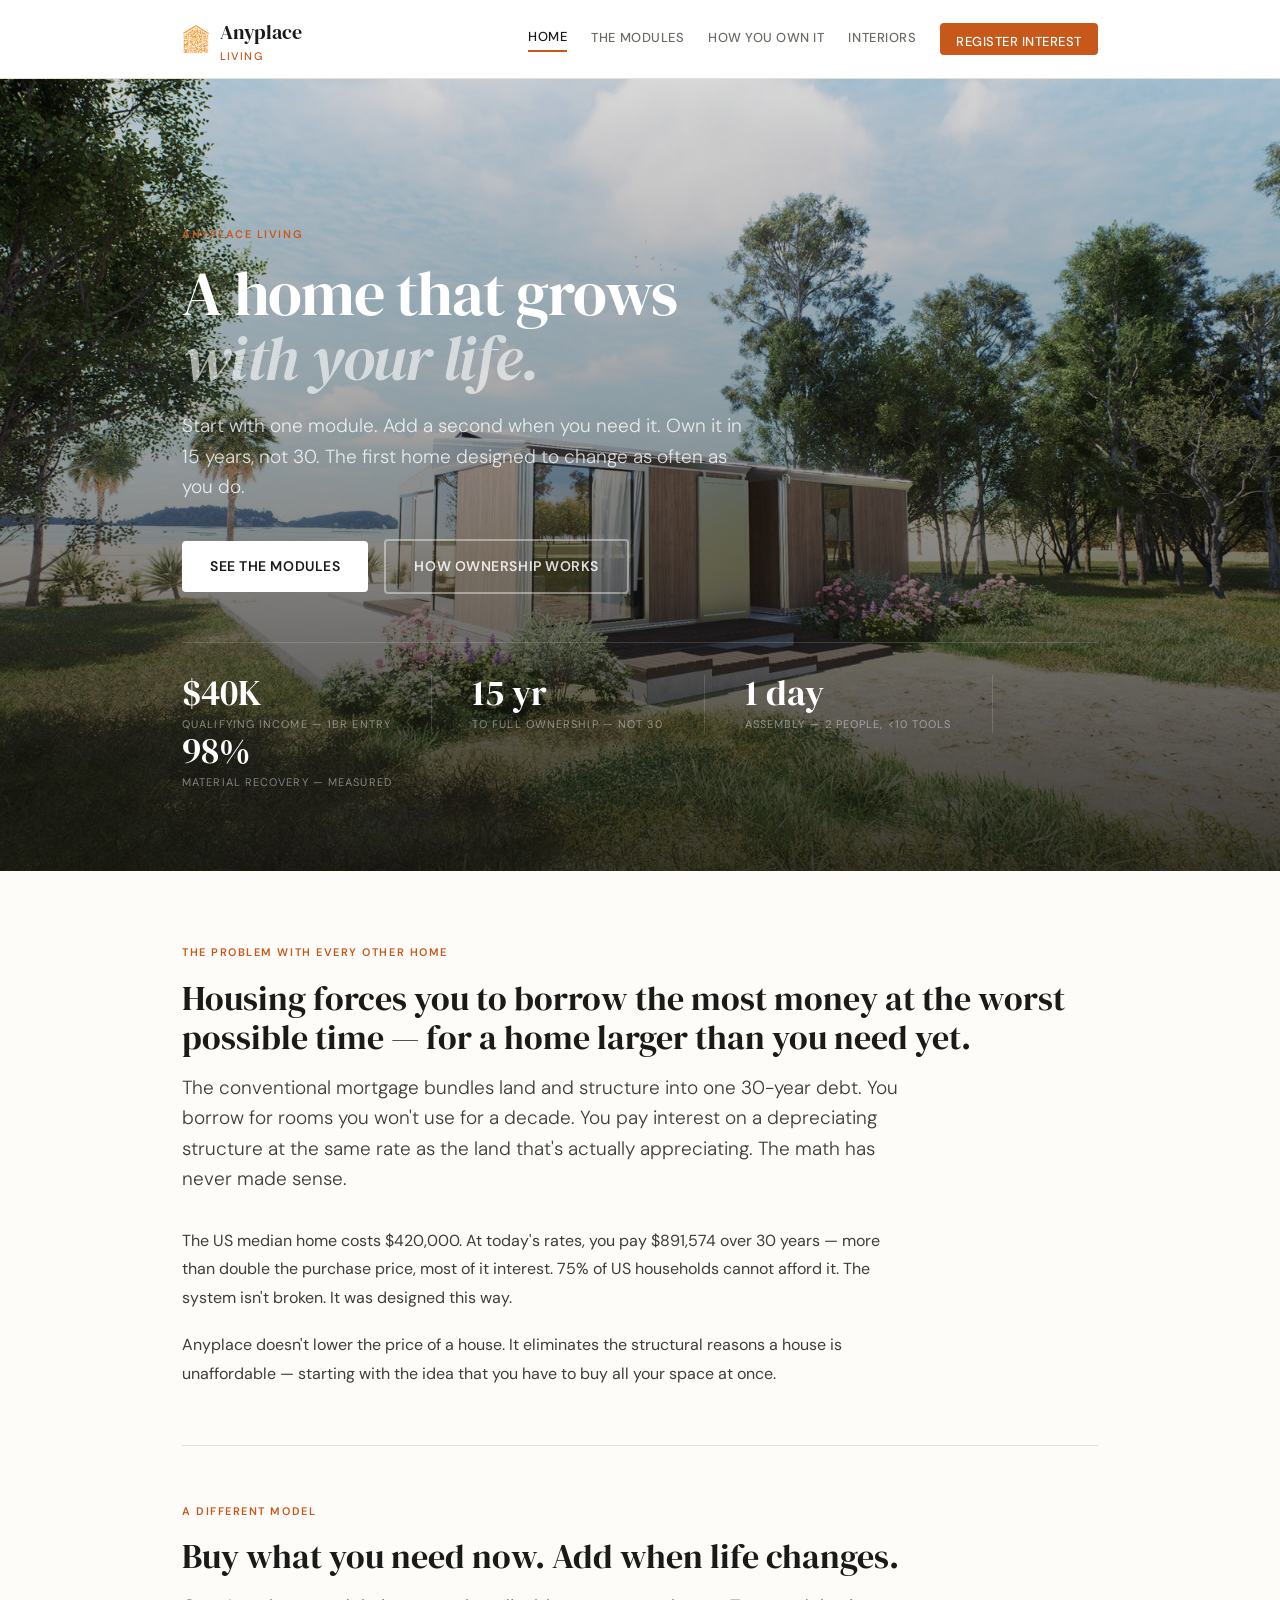
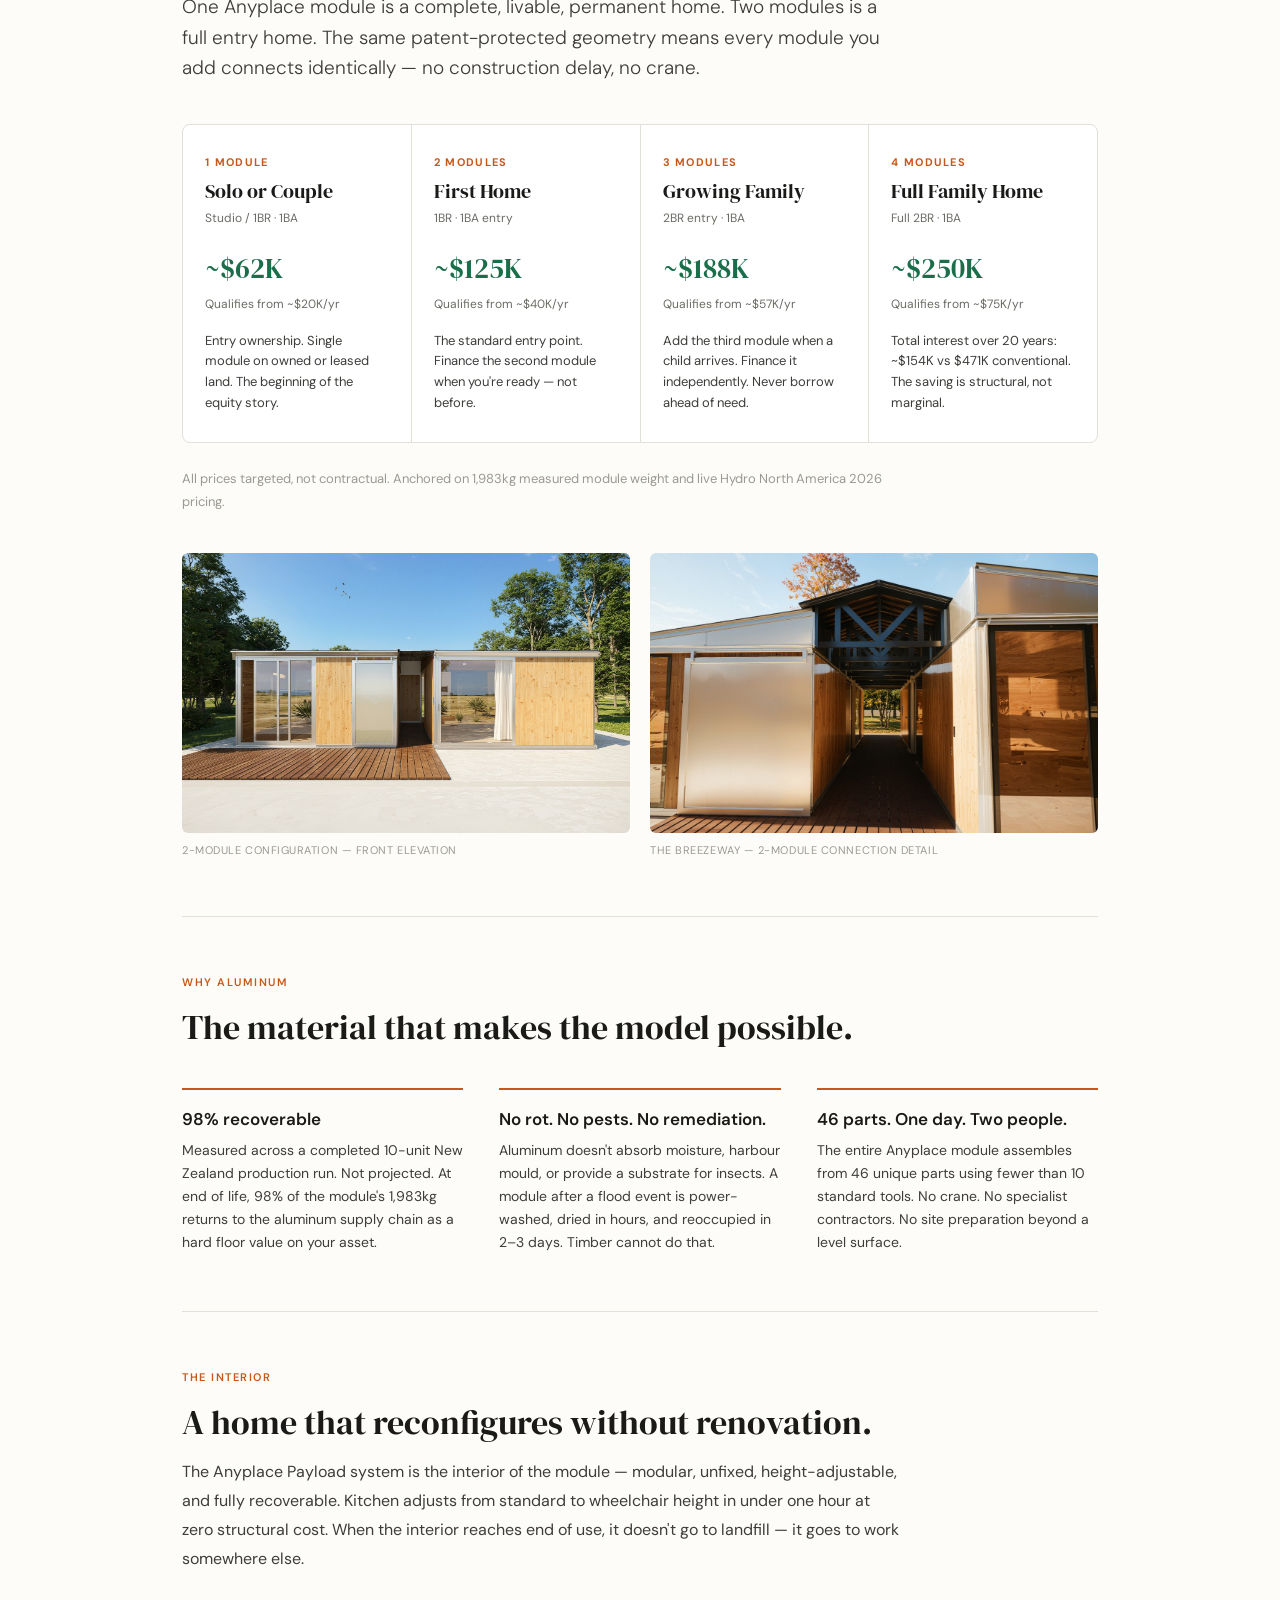
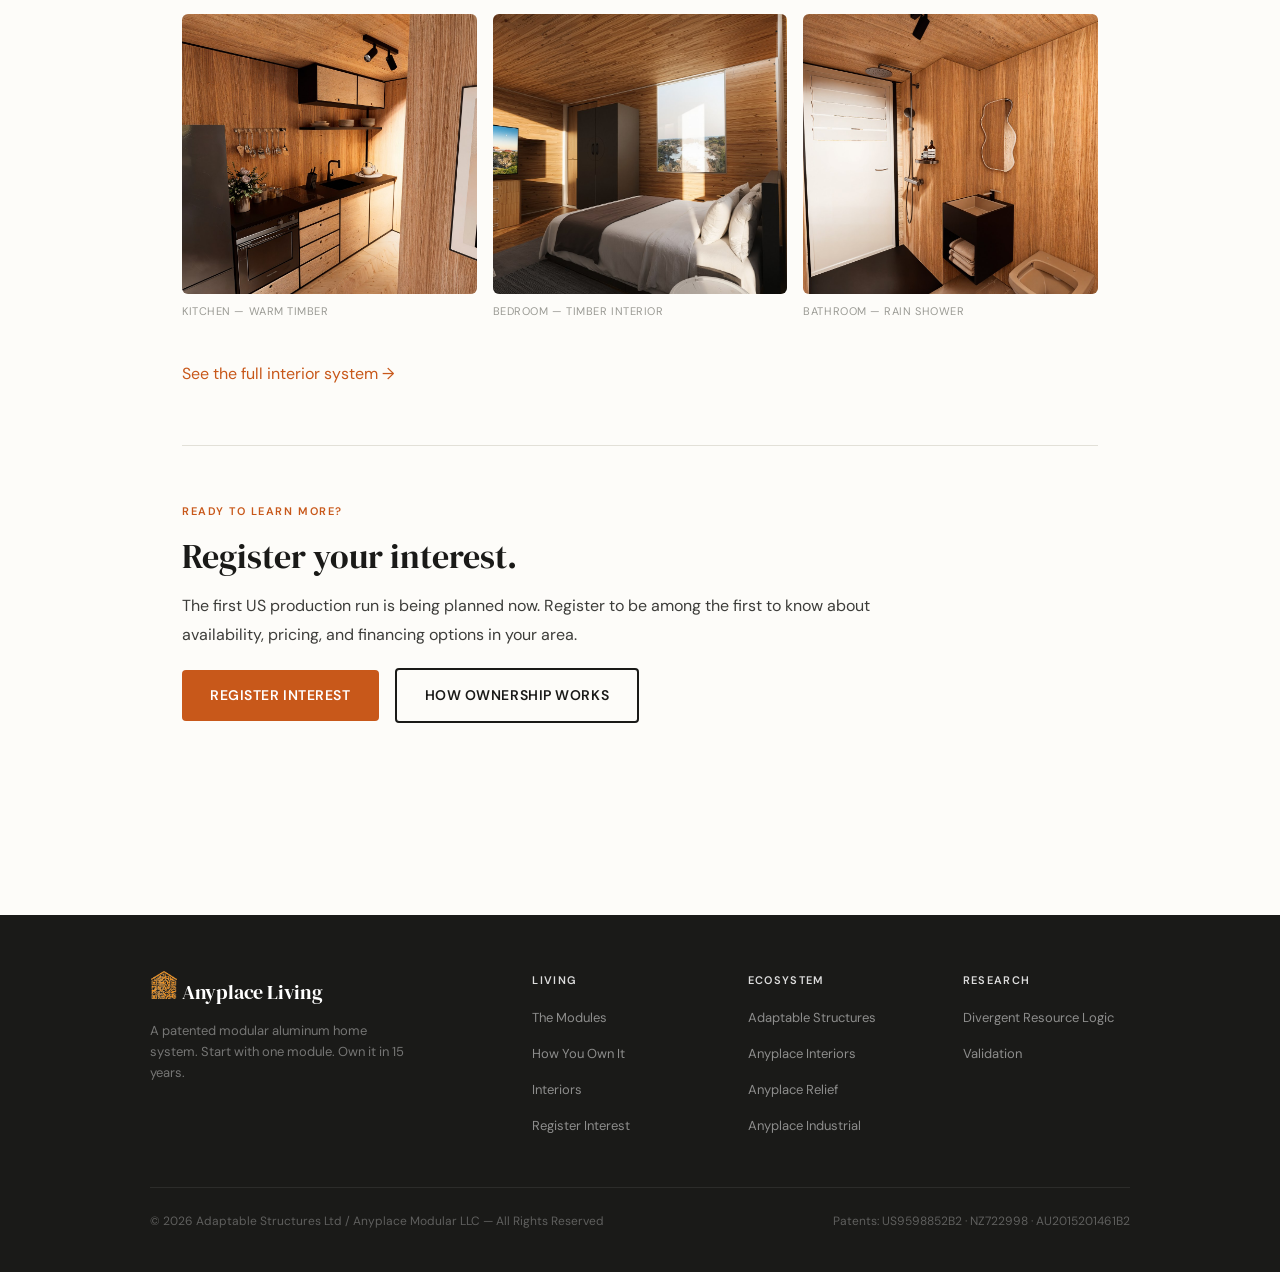
==== index.html @ 364050b5 "Anyplace_Living_v1 New Website" ====
<!DOCTYPE html>
<html lang="en">
<head>
<meta charset="UTF-8">
<meta name="viewport" content="width=device-width, initial-scale=1.0">
<title>Anyplace Living — A different way to own a home</title>
<meta name="description" content="Anyplace Living is a patented modular aluminum home system. Start with one module. Add as life changes. Own it in 15 years, not 30. Targeted at $125,000 for a full 2BR/1BA.">
<link rel="icon" type="image/x-icon" href="/favicon.ico">
<link rel="icon" type="image/png" sizes="32x32" href="/assets/favicon/favicon-32.png">
<link rel="icon" type="image/png" sizes="192x192" href="/assets/favicon/favicon-192.png">
<link rel="apple-touch-icon" sizes="180x180" href="/assets/favicon/favicon-192.png">
<meta name="theme-color" content="#fdfcf9">
<link rel="stylesheet" href="/assets/living.css">
<link rel="canonical" href="https://anyplaceliving.com/">
<!-- Google tag (gtag.js) -->
<script async src="https://www.googletagmanager.com/gtag/js?id=G-CXZPZ34ZKC"></script>
<script>
  window.dataLayer = window.dataLayer || [];
  function gtag(){dataLayer.push(arguments);}
  gtag("js", new Date());
  gtag("config", "G-CXZPZ34ZKC");
</script>
</head>
<body>

<header class="site-header">
  <div class="site-header-inner">
    <a href="/" class="brand">
      <span class="brand-mark"></span>
      <span>Anyplace <span class="brand-sub">Living</span></span>
    </a>
    <nav class="site-nav">
      <a href="/" class="active">Home</a>
      <a href="/modules/">The Modules</a>
      <a href="/how-you-own-it/">How You Own It</a>
      <a href="/interiors/">Interiors</a>
      <a href="/contact/" class="nav-cta">Register Interest</a>
    </nav>
  </div>
</header>

<section class="hero">
  <div class="hero-bg" style="background-image: url('/assets/images/living-v2-beach-hero.jpg')"></div>
  <div class="hero-overlay"></div>
  <div class="hero-inner">
    <p class="eyebrow">Anyplace Living</p>
    <h1>A home that grows<br><em>with your life.</em></h1>
    <p class="lede">Start with one module. Add a second when you need it. Own it in 15 years, not 30. The first home designed to change as often as you do.</p>
    <a href="/modules/" class="btn btn-white">See the modules</a>
    &nbsp;&nbsp;
    <a href="/how-you-own-it/" class="btn btn-outline" style="color:rgba(255,255,255,0.85);border-color:rgba(255,255,255,0.4)">How ownership works</a>
    <div class="hero-stats">
      <div class="hero-stat">
        <div class="hero-stat-value">$40K</div>
        <div class="hero-stat-label">Qualifying income — 1BR entry</div>
      </div>
      <div class="hero-stat">
        <div class="hero-stat-value">15 yr</div>
        <div class="hero-stat-label">To full ownership — not 30</div>
      </div>
      <div class="hero-stat">
        <div class="hero-stat-value">1 day</div>
        <div class="hero-stat-label">Assembly — 2 people, &lt;10 tools</div>
      </div>
      <div class="hero-stat">
        <div class="hero-stat-value">98%</div>
        <div class="hero-stat-label">Material recovery — measured</div>
      </div>
    </div>
  </div>
</section>

<main>

  <p class="eyebrow">The Problem With Every Other Home</p>
  <h2 style="margin-top:0">Housing forces you to borrow the most money at the worst possible time — for a home larger than you need yet.</h2>
  <p class="lede">The conventional mortgage bundles land and structure into one 30-year debt. You borrow for rooms you won't use for a decade. You pay interest on a depreciating structure at the same rate as the land that's actually appreciating. The math has never made sense.</p>

  <p>The US median home costs $420,000. At today's rates, you pay $891,574 over 30 years — more than double the purchase price, most of it interest. 75% of US households cannot afford it. The system isn't broken. It was designed this way.</p>

  <p>Anyplace doesn't lower the price of a house. It eliminates the structural reasons a house is unaffordable — starting with the idea that you have to buy all your space at once.</p>

  <hr>

  <p class="eyebrow">A Different Model</p>
  <h2 style="margin-top:0">Buy what you need now. Add when life changes.</h2>
  <p class="lede">One Anyplace module is a complete, livable, permanent home. Two modules is a full entry home. The same patent-protected geometry means every module you add connects identically — no construction delay, no crane.</p>

  <div class="module-progression">
    <div class="mod-card">
      <div class="mod-card-num">1 Module</div>
      <div class="mod-card-title">Solo or Couple</div>
      <div class="mod-card-config">Studio / 1BR · 1BA</div>
      <div class="mod-card-price">~$62K</div>
      <div class="mod-card-income">Qualifies from ~$20K/yr</div>
      <div class="mod-card-body">Entry ownership. Single module on owned or leased land. The beginning of the equity story.</div>
    </div>
    <div class="mod-card">
      <div class="mod-card-num">2 Modules</div>
      <div class="mod-card-title">First Home</div>
      <div class="mod-card-config">1BR · 1BA entry</div>
      <div class="mod-card-price">~$125K</div>
      <div class="mod-card-income">Qualifies from ~$40K/yr</div>
      <div class="mod-card-body">The standard entry point. Finance the second module when you're ready — not before.</div>
    </div>
    <div class="mod-card">
      <div class="mod-card-num">3 Modules</div>
      <div class="mod-card-title">Growing Family</div>
      <div class="mod-card-config">2BR entry · 1BA</div>
      <div class="mod-card-price">~$188K</div>
      <div class="mod-card-income">Qualifies from ~$57K/yr</div>
      <div class="mod-card-body">Add the third module when a child arrives. Finance it independently. Never borrow ahead of need.</div>
    </div>
    <div class="mod-card">
      <div class="mod-card-num">4 Modules</div>
      <div class="mod-card-title">Full Family Home</div>
      <div class="mod-card-config">Full 2BR · 1BA</div>
      <div class="mod-card-price">~$250K</div>
      <div class="mod-card-income">Qualifies from ~$75K/yr</div>
      <div class="mod-card-body">Total interest over 20 years: ~$154K vs $471K conventional. The saving is structural, not marginal.</div>
    </div>
  </div>

  <p style="font-size:13px;color:var(--ink-faint);margin-top:-16px">All prices targeted, not contractual. Anchored on 1,983kg measured module weight and live Hydro North America 2026 pricing.</p>

  <div class="two-col-figures">
    <figure>
      <img src="/assets/images/living-v2-elevation.jpg" alt="Anyplace 2-module coastal home — front elevation, timber cladding, full glazing">
      <figcaption>2-module configuration — front elevation</figcaption>
    </figure>
    <figure>
      <img src="/assets/images/living-v2-breezeway.jpg" alt="Anyplace breezeway connection between two modules — structural frame visible">
      <figcaption>The breezeway — 2-module connection detail</figcaption>
    </figure>
  </div>

  <hr>

  <p class="eyebrow">Why Aluminum</p>
  <h2 style="margin-top:0">The material that makes the model possible.</h2>

  <div class="feature-grid">
    <div class="feature">
      <h4>98% recoverable</h4>
      <p>Measured across a completed 10-unit New Zealand production run. Not projected. At end of life, 98% of the module's 1,983kg returns to the aluminum supply chain as a hard floor value on your asset.</p>
    </div>
    <div class="feature">
      <h4>No rot. No pests. No remediation.</h4>
      <p>Aluminum doesn't absorb moisture, harbour mould, or provide a substrate for insects. A module after a flood event is power-washed, dried in hours, and reoccupied in 2–3 days. Timber cannot do that.</p>
    </div>
    <div class="feature">
      <h4>46 parts. One day. Two people.</h4>
      <p>The entire Anyplace module assembles from 46 unique parts using fewer than 10 standard tools. No crane. No specialist contractors. No site preparation beyond a level surface.</p>
    </div>
  </div>

  <hr>

  <p class="eyebrow">The Interior</p>
  <h2 style="margin-top:0">A home that reconfigures without renovation.</h2>
  <p>The Anyplace Payload system is the interior of the module — modular, unfixed, height-adjustable, and fully recoverable. Kitchen adjusts from standard to wheelchair height in under one hour at zero structural cost. When the interior reaches end of use, it doesn't go to landfill — it goes to work somewhere else.</p>

  <div class="three-col-figures">
    <figure>
      <img src="/assets/images/living-kitchen-timber-warm.jpg" alt="Anyplace kitchen — warm timber interior, track lighting">
      <figcaption>Kitchen — warm timber</figcaption>
    </figure>
    <figure>
      <img src="/assets/images/living-v2-bedroom.jpg" alt="Anyplace bedroom — timber walls, morning light">
      <figcaption>Bedroom — timber interior</figcaption>
    </figure>
    <figure>
      <img src="/assets/images/living-bathroom-timber.jpg" alt="Anyplace bathroom — rain shower, timber walls">
      <figcaption>Bathroom — rain shower</figcaption>
    </figure>
  </div>

  <p><a href="/interiors/">See the full interior system →</a></p>

  <hr>

  <p class="eyebrow">Ready to learn more?</p>
  <h2 style="margin-top:0">Register your interest.</h2>
  <p>The first US production run is being planned now. Register to be among the first to know about availability, pricing, and financing options in your area.</p>
  <a href="/contact/" class="btn btn-primary">Register interest</a>
  &nbsp;&nbsp;
  <a href="/how-you-own-it/" class="btn btn-outline">How ownership works</a>

</main>

<footer class="site-footer">
  <div class="site-footer-inner">
    <div>
      <a href="/" class="brand"><span class="brand-mark"></span> Anyplace Living</a>
      <p class="site-footer-tagline">A patented modular aluminum home system. Start with one module. Own it in 15 years.</p>
    </div>
    <div class="site-footer-col">
      <h5>Living</h5>
      <ul>
        <li><a href="/modules/">The Modules</a></li>
        <li><a href="/how-you-own-it/">How You Own It</a></li>
        <li><a href="/interiors/">Interiors</a></li>
        <li><a href="/contact/">Register Interest</a></li>
      </ul>
    </div>
    <div class="site-footer-col">
      <h5>Ecosystem</h5>
      <ul>
        <li><a href="https://adaptablestructures.com">Adaptable Structures</a></li>
        <li><a href="https://anyplaceinteriors.com">Anyplace Interiors</a></li>
        <li><a href="https://anyplacerelief.com">Anyplace Relief</a></li>
        <li><a href="https://anyplaceindustrial.com">Anyplace Industrial</a></li>
      </ul>
    </div>
    <div class="site-footer-col">
      <h5>Research</h5>
      <ul>
        <li><a href="https://fullboundarycarbon.org">Divergent Resource Logic</a></li>
        <li><a href="https://adaptablestructures.com/validation/">Validation</a></li>
      </ul>
    </div>
  </div>
  <div class="site-footer-bottom">
    <span>© 2026 Adaptable Structures Ltd / Anyplace Modular LLC — All Rights Reserved</span>
    <span>Patents: US9598852B2 · NZ722998 · AU2015201461B2</span>
  </div>
</footer>

</body>
</html>
---- assets/living.css ----
/* Anyplace Living — site styles
   Warm residential variant of the Adaptable Structures design system.
   Same type, same structure — lighter palette, more human. */

@import url('https://fonts.googleapis.com/css2?family=DM+Serif+Display:ital@0;1&family=DM+Sans:wght@300;400;500;600&display=swap');

:root {
  --ink:        #1a1a18;
  --ink-mid:    #3d3d3a;
  --ink-light:  #6b6b66;
  --ink-faint:  #9a9a94;
  --rule:       #e2e0d8;
  --rule-light: #f0ede6;
  --page:       #fdfcf9;
  --warm:       #f7f4ef;
  --white:      #ffffff;
  --accent:     #c8581a;
  --accent-light: #fdf0e8;
  --green:      #1a6e4a;
  --green-light: #e8f4ee;
  --max:        980px;
  --max-narrow: 720px;
}

* { box-sizing: border-box; margin: 0; padding: 0; }
html { font-size: 16px; }

body {
  font-family: 'DM Sans', sans-serif;
  background: var(--page);
  color: var(--ink);
  line-height: 1.65;
  -webkit-font-smoothing: antialiased;
}

a { color: var(--accent); text-decoration: none; border-bottom: 1px solid transparent; transition: border-color .15s ease; }
a:hover { border-bottom-color: var(--accent); }
img { max-width: 100%; height: auto; display: block; }

/* ----------------------------------------------------------------
   HEADER
   ---------------------------------------------------------------- */
.site-header {
  background: var(--white);
  border-bottom: 1px solid var(--rule);
  position: sticky;
  top: 0;
  z-index: 100;
}
.site-header-inner {
  max-width: var(--max);
  margin: 0 auto;
  padding: 16px 32px;
  display: flex;
  justify-content: space-between;
  align-items: center;
  flex-wrap: wrap;
  gap: 16px;
}
.brand {
  font-family: 'DM Serif Display', serif;
  font-size: 20px;
  color: var(--ink);
  border-bottom: none;
  letter-spacing: -0.01em;
  display: inline-flex;
  align-items: center;
  gap: 10px;
}
.brand:hover { border-bottom: none; color: var(--ink); }
.brand-mark {
  display: inline-block;
  width: 28px; height: 28px;
  background-image: url('/assets/images/logo-anyplace.png');
  background-size: contain;
  background-repeat: no-repeat;
  background-position: center;
  flex-shrink: 0;
}
.brand-sub {
  font-family: 'DM Sans', sans-serif;
  font-size: 11px;
  font-weight: 500;
  letter-spacing: .1em;
  text-transform: uppercase;
  color: var(--accent);
  display: block;
  line-height: 1;
  margin-top: 2px;
}
nav.site-nav { display: flex; gap: 24px; flex-wrap: wrap; align-items: center; }
nav.site-nav a {
  color: var(--ink-light);
  font-size: 13px;
  font-weight: 500;
  letter-spacing: .04em;
  text-transform: uppercase;
  border-bottom: none;
  padding-bottom: 2px;
}
nav.site-nav a:hover,
nav.site-nav a.active {
  color: var(--ink);
  border-bottom: 2px solid var(--accent);
}
.nav-cta {
  background: var(--accent);
  color: var(--white) !important;
  padding: 8px 16px;
  border-radius: 4px;
  border-bottom: none !important;
  font-size: 13px !important;
}
.nav-cta:hover { background: #a84515; border-bottom: none !important; }

/* ----------------------------------------------------------------
   HERO
   ---------------------------------------------------------------- */
.hero {
  position: relative;
  overflow: hidden;
  min-height: 88vh;
  display: flex;
  align-items: flex-end;
}
.hero-bg {
  position: absolute;
  inset: 0;
  background-size: cover;
  background-position: center 30%;
  z-index: 0;
}
.hero-overlay {
  position: absolute;
  inset: 0;
  background: linear-gradient(
    to bottom,
    rgba(20,18,14,0.15) 0%,
    rgba(20,18,14,0.35) 40%,
    rgba(20,18,14,0.82) 100%
  );
  z-index: 1;
}
.hero-inner {
  position: relative;
  z-index: 2;
  max-width: var(--max);
  margin: 0 auto;
  padding: 80px 32px;
  width: 100%;
}
.hero h1 {
  font-family: 'DM Serif Display', serif;
  font-size: 62px;
  line-height: 1.05;
  color: var(--white);
  max-width: 720px;
  margin-bottom: 20px;
  letter-spacing: -0.02em;
}
.hero h1 em {
  font-style: italic;
  color: rgba(255,255,255,0.6);
}
.hero p.lede {
  font-size: 19px;
  font-weight: 300;
  color: rgba(255,255,255,0.8);
  max-width: 580px;
  line-height: 1.6;
  margin-bottom: 36px;
}
.hero-stats {
  display: flex;
  gap: 0;
  flex-wrap: wrap;
  margin-top: 48px;
  padding-top: 32px;
  border-top: 1px solid rgba(255,255,255,0.15);
}
.hero-stat {
  padding: 0 40px 0 0;
  margin-right: 40px;
  border-right: 1px solid rgba(255,255,255,0.15);
}
.hero-stat:last-child { border-right: none; }
.hero-stat-value {
  font-family: 'DM Serif Display', serif;
  font-size: 36px;
  color: var(--white);
  line-height: 1;
  margin-bottom: 4px;
}
.hero-stat-label {
  font-size: 11px;
  text-transform: uppercase;
  letter-spacing: .1em;
  color: rgba(255,255,255,0.45);
}

/* ----------------------------------------------------------------
   PAGE LAYOUT
   ---------------------------------------------------------------- */
main {
  max-width: var(--max);
  margin: 0 auto;
  padding: 72px 32px 96px;
}
main.narrow { max-width: var(--max-narrow); }

.eyebrow {
  font-size: 11px;
  font-weight: 600;
  letter-spacing: .14em;
  text-transform: uppercase;
  color: var(--accent);
  margin-bottom: 16px;
}

h1, h2, h3, h4 {
  font-family: 'DM Serif Display', serif;
  font-weight: 400;
  color: var(--ink);
  line-height: 1.15;
}
h1 { font-size: 48px; margin-bottom: 18px; letter-spacing: -0.01em; }
h2 { font-size: 34px; margin: 64px 0 16px; }
h3 { font-size: 22px; margin: 40px 0 12px; }
h4 { font-size: 17px; font-family: 'DM Sans', sans-serif; font-weight: 600; margin: 24px 0 8px; }

.lede {
  font-size: 19px;
  font-weight: 300;
  color: var(--ink-mid);
  line-height: 1.6;
  margin-bottom: 32px;
  max-width: var(--max-narrow);
}

p {
  font-size: 16px;
  line-height: 1.8;
  color: var(--ink-mid);
  margin-bottom: 18px;
  max-width: var(--max-narrow);
}
p strong { color: var(--ink); font-weight: 600; }
p.full { max-width: 100%; }

ul, ol { margin: 0 0 24px 24px; max-width: var(--max-narrow); }
li { font-size: 16px; line-height: 1.75; color: var(--ink-mid); margin-bottom: 8px; }

hr { border: none; border-top: 1px solid var(--rule); margin: 56px 0; }

/* ----------------------------------------------------------------
   WARM SECTION BAND
   ---------------------------------------------------------------- */
.band {
  background: var(--warm);
  padding: 72px 32px;
  margin: 0 -32px;
}
.band-inner {
  max-width: var(--max);
  margin: 0 auto;
}
.band h2 { margin-top: 0; }

/* ----------------------------------------------------------------
   MODULE CARDS (progression story)
   ---------------------------------------------------------------- */
.module-progression {
  display: grid;
  grid-template-columns: repeat(4, 1fr);
  gap: 1px;
  background: var(--rule);
  border: 1px solid var(--rule);
  border-radius: 8px;
  overflow: hidden;
  margin: 40px 0;
}
.mod-card {
  background: var(--white);
  padding: 28px 22px;
}
.mod-card-num {
  font-size: 11px;
  font-weight: 700;
  letter-spacing: .12em;
  text-transform: uppercase;
  color: var(--accent);
  margin-bottom: 8px;
}
.mod-card-title {
  font-family: 'DM Serif Display', serif;
  font-size: 20px;
  color: var(--ink);
  margin-bottom: 6px;
  line-height: 1.2;
}
.mod-card-config {
  font-size: 12px;
  color: var(--ink-light);
  margin-bottom: 16px;
}
.mod-card-price {
  font-family: 'DM Serif Display', serif;
  font-size: 28px;
  color: var(--green);
  margin-bottom: 4px;
}
.mod-card-income {
  font-size: 12px;
  color: var(--ink-light);
  margin-bottom: 16px;
}
.mod-card-body {
  font-size: 13px;
  line-height: 1.6;
  color: var(--ink-mid);
}

/* ----------------------------------------------------------------
   STAT ROW
   ---------------------------------------------------------------- */
.stat-row {
  display: grid;
  grid-template-columns: repeat(3, 1fr);
  gap: 1px;
  background: var(--rule);
  border: 1px solid var(--rule);
  border-radius: 8px;
  overflow: hidden;
  margin: 40px 0;
}
.stat-cell {
  background: var(--white);
  padding: 28px 24px;
}
.stat-cell-value {
  font-family: 'DM Serif Display', serif;
  font-size: 40px;
  line-height: 1;
  color: var(--ink);
  margin-bottom: 8px;
}
.stat-cell-value.good { color: var(--green); }
.stat-cell-value.accent { color: var(--accent); }
.stat-cell-label {
  font-size: 11px;
  font-weight: 500;
  letter-spacing: .06em;
  text-transform: uppercase;
  color: var(--ink-faint);
  margin-bottom: 8px;
}
.stat-cell-note {
  font-size: 13px;
  color: var(--ink-light);
  line-height: 1.5;
}

/* ----------------------------------------------------------------
   COMPARISON TABLE
   ---------------------------------------------------------------- */
.compare-grid {
  display: grid;
  grid-template-columns: 1fr 1fr;
  gap: 16px;
  margin: 40px 0;
}
.compare-card {
  border: 1px solid var(--rule);
  border-radius: 8px;
  padding: 28px;
  background: var(--white);
}
.compare-card.featured {
  border-color: var(--green);
  border-width: 2px;
}
.compare-badge {
  display: inline-block;
  font-size: 11px;
  font-weight: 600;
  letter-spacing: .06em;
  text-transform: uppercase;
  padding: 4px 10px;
  border-radius: 20px;
  margin-bottom: 12px;
}
.compare-badge.old { background: #faeaea; color: #8b2020; }
.compare-badge.new { background: var(--green-light); color: var(--green); }
.compare-card h4 { font-family: 'DM Serif Display', serif; font-size: 20px; margin-bottom: 20px; margin-top: 4px; }
.compare-row {
  display: flex;
  justify-content: space-between;
  align-items: baseline;
  padding: 8px 0;
  border-bottom: 1px solid var(--rule-light);
  gap: 12px;
  font-size: 13px;
}
.compare-row:last-child { border-bottom: none; }
.compare-row .label { color: var(--ink-light); flex: 1; }
.compare-row .val { font-weight: 600; color: var(--ink); text-align: right; }
.compare-row .val.good { color: var(--green); }
.compare-row .val.bad { color: #8b2020; }

/* ----------------------------------------------------------------
   CALLOUT
   ---------------------------------------------------------------- */
.callout {
  padding: 24px 28px;
  border-radius: 6px;
  margin: 32px 0;
  border-left: 3px solid;
  max-width: var(--max-narrow);
}
.callout-title {
  font-size: 11px;
  font-weight: 700;
  letter-spacing: .1em;
  text-transform: uppercase;
  margin-bottom: 10px;
}
.callout p { font-size: 15px; line-height: 1.65; max-width: 100%; margin-bottom: 0; }
.callout.green { background: var(--green-light); border-color: var(--green); }
.callout.green .callout-title { color: var(--green); }
.callout.orange { background: var(--accent-light); border-color: var(--accent); }
.callout.orange .callout-title { color: var(--accent); }

/* ----------------------------------------------------------------
   FIGURES
   ---------------------------------------------------------------- */
figure.img-full {
  margin: 48px 0;
}
figure.img-full img {
  width: 100%;
  height: 480px;
  object-fit: cover;
  border-radius: 6px;
}
figure.img-full figcaption {
  margin-top: 12px;
  font-size: 12px;
  font-weight: 500;
  letter-spacing: .06em;
  text-transform: uppercase;
  color: var(--ink-faint);
}
figure.img-half {
  margin: 32px 0;
}
figure.img-half img {
  width: 100%;
  height: 360px;
  object-fit: cover;
  border-radius: 6px;
}
figure.img-half figcaption {
  margin-top: 10px;
  font-size: 12px;
  color: var(--ink-faint);
  letter-spacing: .05em;
  text-transform: uppercase;
}
.two-col-figures {
  display: grid;
  grid-template-columns: 1fr 1fr;
  gap: 20px;
  margin: 40px 0;
}
.three-col-figures {
  display: grid;
  grid-template-columns: repeat(3, 1fr);
  gap: 16px;
  margin: 40px 0;
}
.three-col-figures figure img,
.two-col-figures figure img {
  width: 100%;
  height: 280px;
  object-fit: cover;
  border-radius: 6px;
}
.three-col-figures figure figcaption,
.two-col-figures figure figcaption {
  margin-top: 8px;
  font-size: 11px;
  color: var(--ink-faint);
  text-transform: uppercase;
  letter-spacing: .05em;
}

/* ----------------------------------------------------------------
   FEATURE GRID
   ---------------------------------------------------------------- */
.feature-grid {
  display: grid;
  grid-template-columns: repeat(3, 1fr);
  gap: 36px;
  margin: 40px 0;
}
.feature {
  border-top: 2px solid var(--accent);
  padding-top: 20px;
}
.feature h4 { margin-top: 0; margin-bottom: 10px; color: var(--ink); }
.feature p { font-size: 14px; line-height: 1.65; margin-bottom: 0; }

/* ----------------------------------------------------------------
   PLACEHOLDER (for assets not yet uploaded)
   ---------------------------------------------------------------- */
.img-placeholder {
  background: var(--warm);
  border: 1px dashed var(--rule);
  border-radius: 6px;
  padding: 64px 32px;
  text-align: center;
  color: var(--ink-faint);
  font-size: 13px;
  font-weight: 500;
  margin: 32px 0;
}
.img-placeholder em {
  display: block;
  font-style: normal;
  font-size: 11px;
  letter-spacing: .08em;
  text-transform: uppercase;
  margin-top: 8px;
}

/* ----------------------------------------------------------------
   CTA BUTTON
   ---------------------------------------------------------------- */
.btn {
  display: inline-block;
  padding: 14px 28px;
  border-radius: 4px;
  font-size: 14px;
  font-weight: 600;
  letter-spacing: .04em;
  text-transform: uppercase;
  border-bottom: none;
  transition: background .15s ease;
}
.btn:hover { border-bottom: none; }
.btn-primary { background: var(--accent); color: var(--white); }
.btn-primary:hover { background: #a84515; color: var(--white); }
.btn-outline { background: transparent; color: var(--ink); border: 2px solid var(--ink); }
.btn-outline:hover { background: var(--ink); color: var(--white); }
.btn-white { background: var(--white); color: var(--ink); }
.btn-white:hover { background: var(--rule-light); color: var(--ink); }

/* ----------------------------------------------------------------
   FOOTER
   ---------------------------------------------------------------- */
.site-footer {
  background: var(--ink);
  color: rgba(255,255,255,0.45);
  padding: 56px 32px 40px;
  margin-top: 96px;
}
.site-footer-inner {
  max-width: var(--max);
  margin: 0 auto;
  display: grid;
  grid-template-columns: 2fr 1fr 1fr 1fr;
  gap: 48px;
  font-size: 13px;
}
.site-footer .brand { color: var(--white); font-size: 20px; margin-bottom: 12px; display: block; }
.site-footer .brand:hover { color: var(--white); }
.site-footer-tagline {
  font-size: 13px;
  color: rgba(255,255,255,0.4);
  line-height: 1.6;
  margin-bottom: 20px;
  max-width: 260px;
}
.site-footer-col h5 {
  font-size: 11px;
  font-weight: 600;
  letter-spacing: .12em;
  text-transform: uppercase;
  color: rgba(255,255,255,0.85);
  margin-bottom: 14px;
}
.site-footer-col ul { list-style: none; margin: 0; padding: 0; }
.site-footer-col li { margin-bottom: 8px; }
.site-footer-col a { color: rgba(255,255,255,0.5); border-bottom: none; font-size: 13px; }
.site-footer-col a:hover { color: var(--white); }
.site-footer-bottom {
  max-width: var(--max);
  margin: 40px auto 0;
  padding-top: 24px;
  border-top: 1px solid rgba(255,255,255,0.08);
  font-size: 12px;
  color: rgba(255,255,255,0.3);
  display: flex;
  justify-content: space-between;
  flex-wrap: wrap;
  gap: 16px;
}

/* ----------------------------------------------------------------
   MOBILE
   ---------------------------------------------------------------- */
@media (max-width: 760px) {
  h1 { font-size: 36px; }
  h2 { font-size: 26px; }
  .hero { min-height: 70vh; }
  .hero h1 { font-size: 38px; }
  .hero p.lede { font-size: 16px; }
  .hero-stats { gap: 16px; }
  .hero-stat { border-right: none; padding-right: 0; margin-right: 0; }
  main { padding: 48px 24px 64px; }
  .band { padding: 48px 24px; margin: 0 -24px; }
  .site-header-inner { padding: 14px 24px; flex-direction: column; align-items: flex-start; }
  nav.site-nav { gap: 14px; }
  .module-progression { grid-template-columns: 1fr 1fr; }
  .stat-row { grid-template-columns: 1fr; }
  .compare-grid { grid-template-columns: 1fr; }
  .feature-grid { grid-template-columns: 1fr; gap: 24px; }
  .two-col-figures { grid-template-columns: 1fr; }
  .three-col-figures { grid-template-columns: 1fr 1fr; }
  .site-footer-inner { grid-template-columns: 1fr 1fr; gap: 32px; }
  figure.img-full img { height: 280px; }
  figure.img-half img { height: 240px; }
}
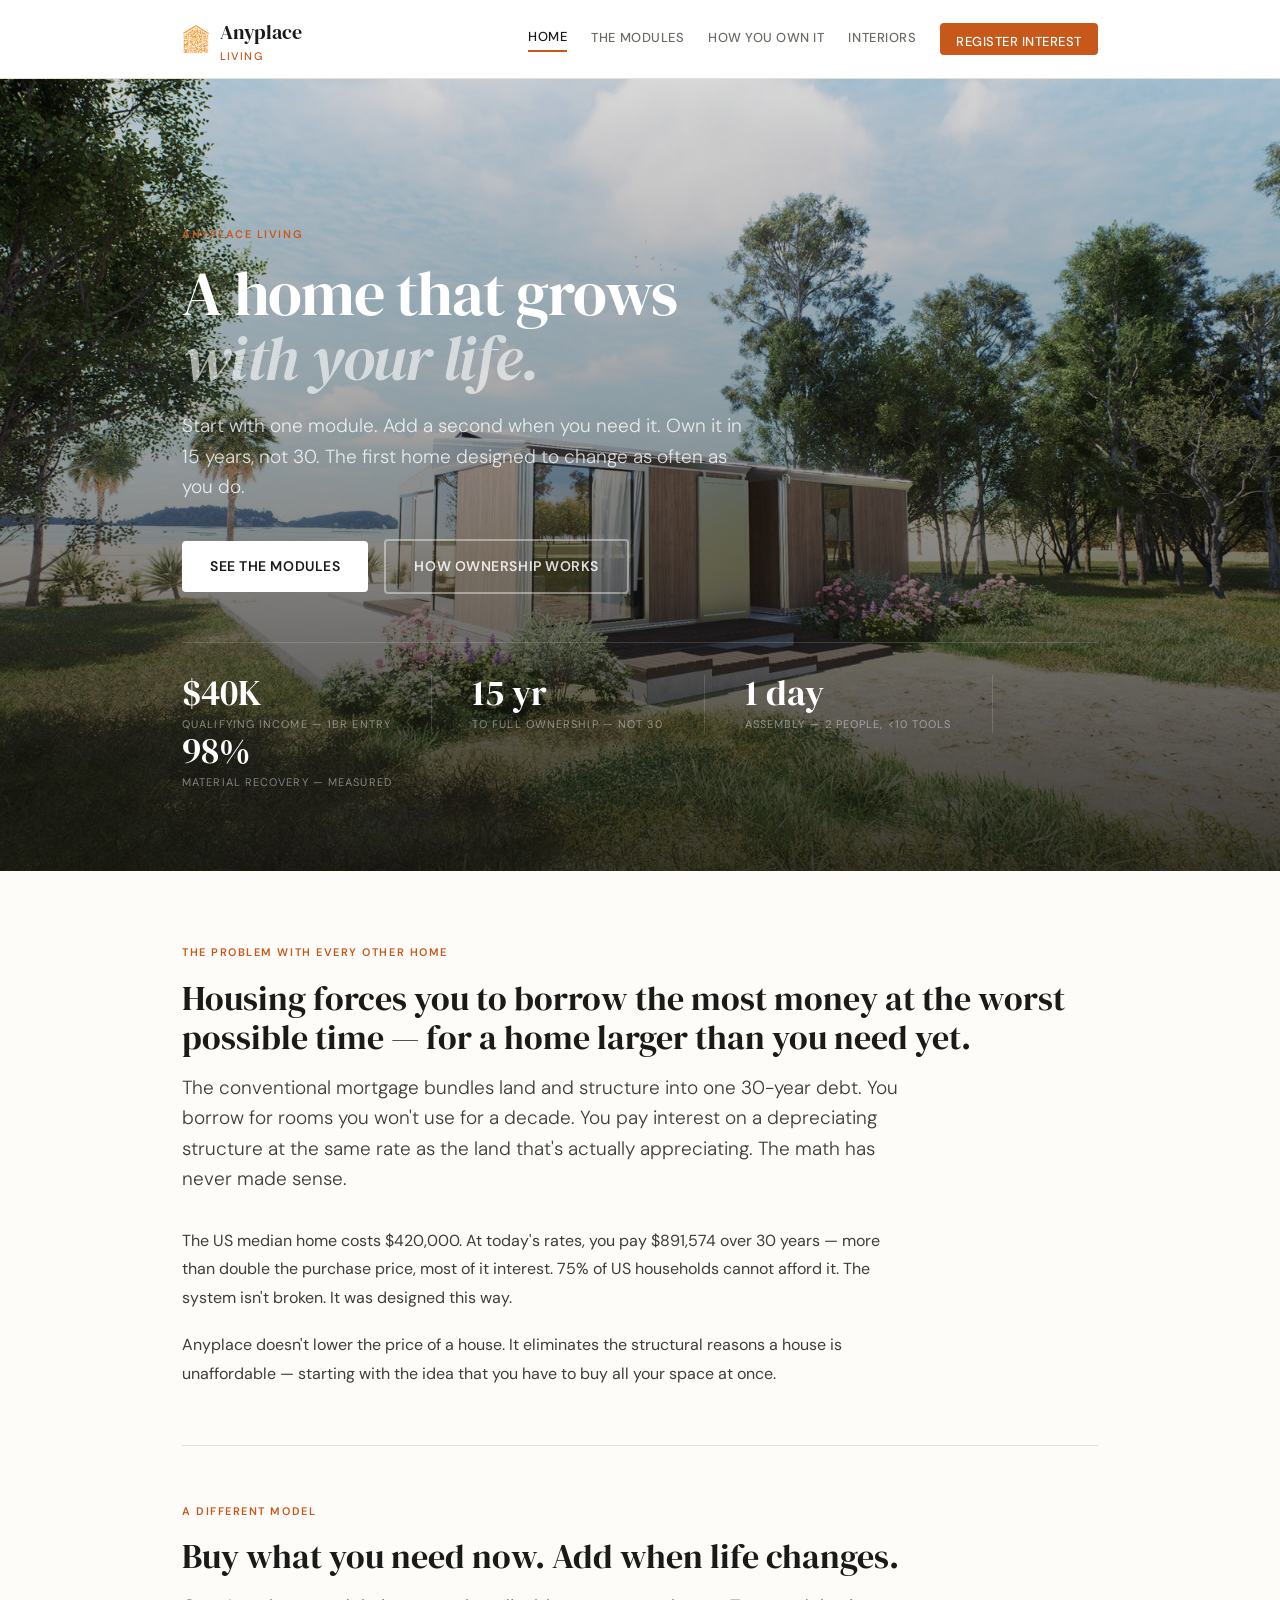
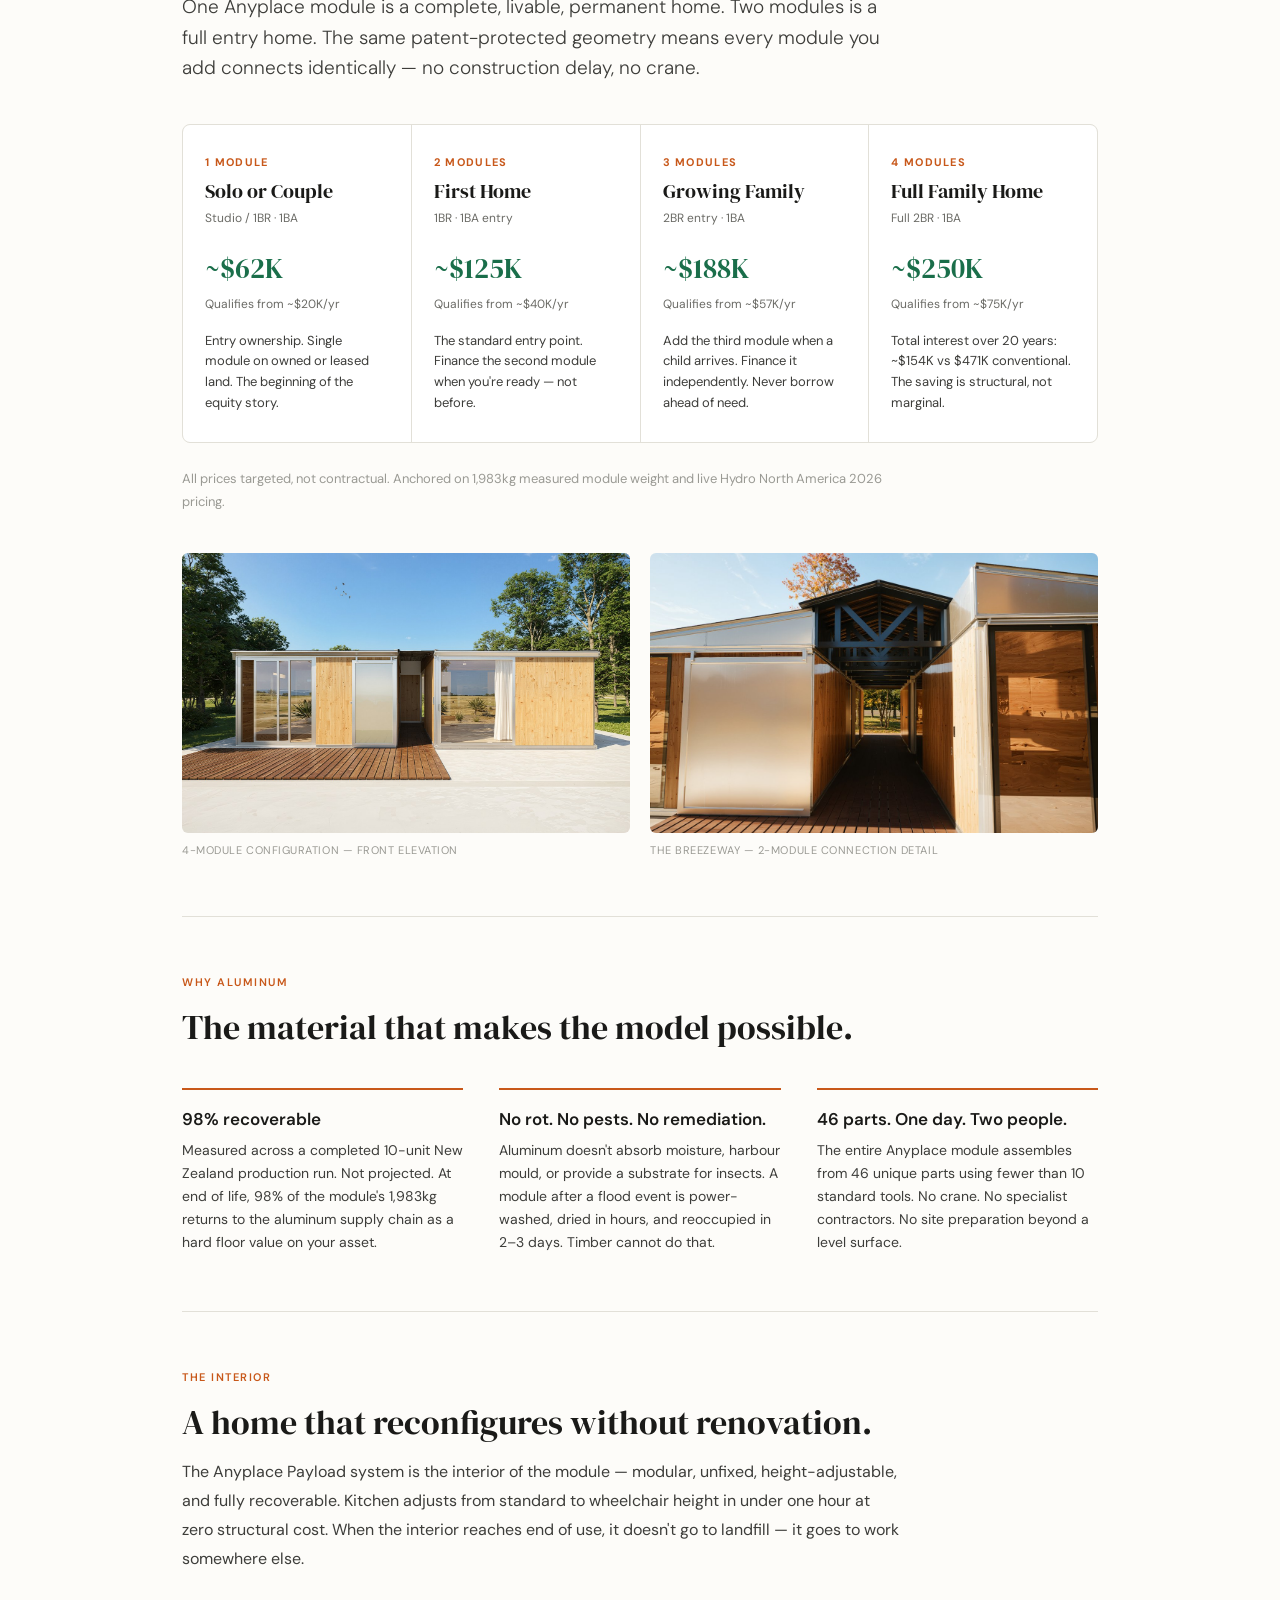
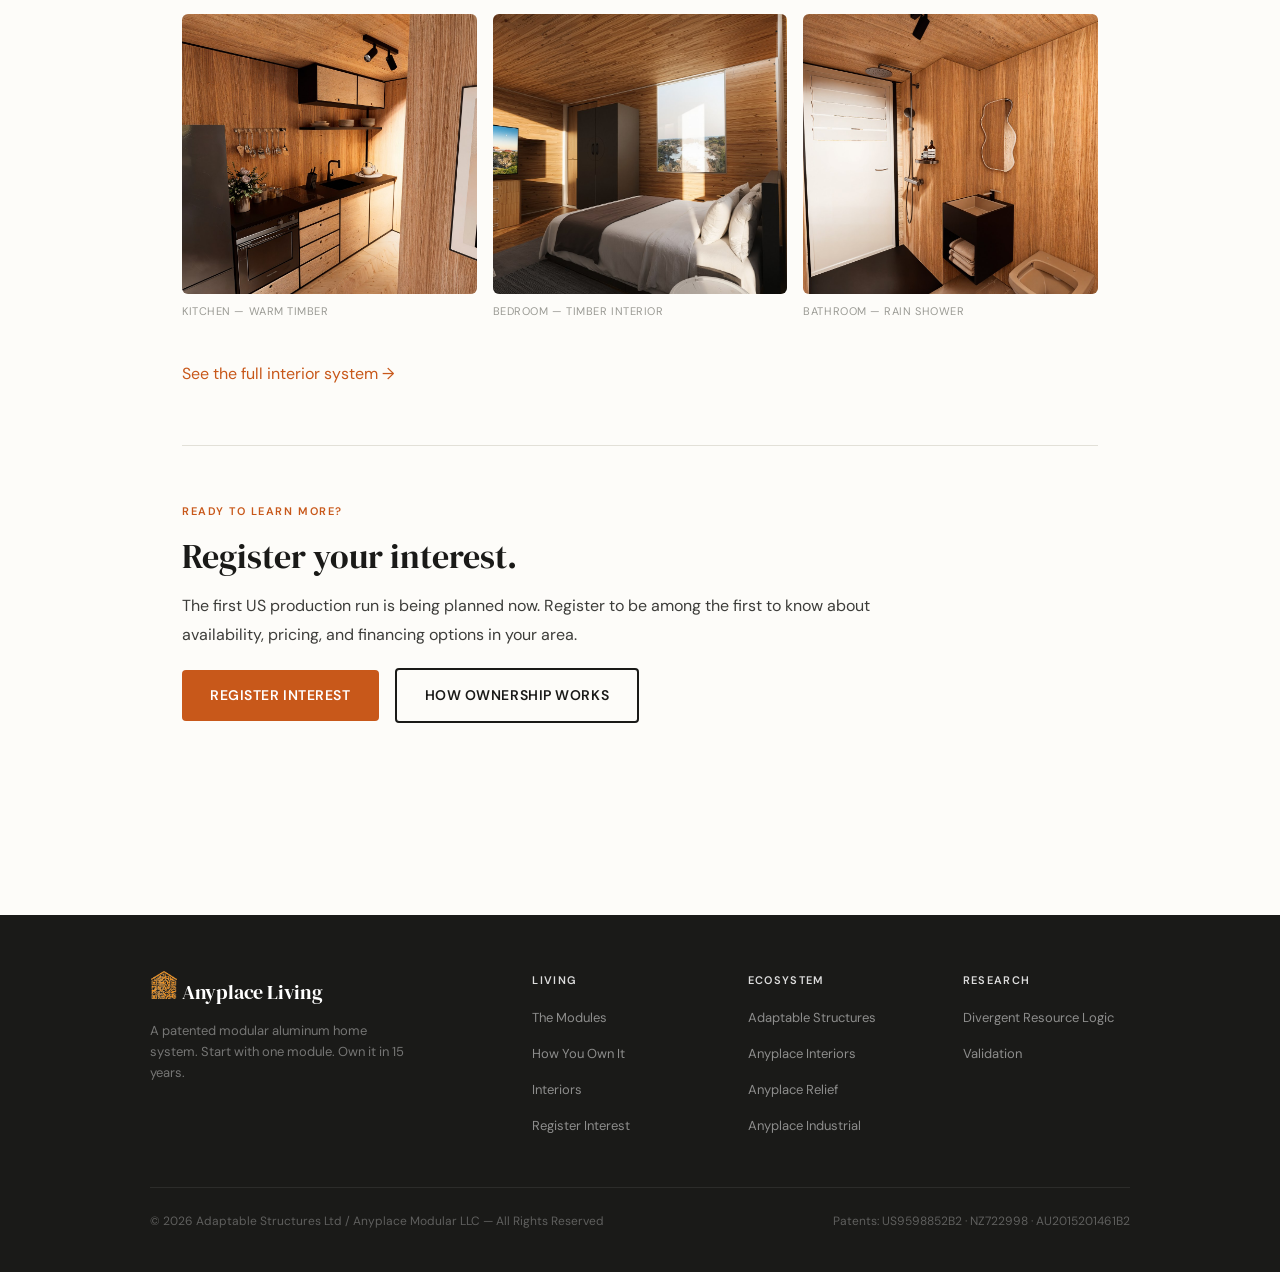
==== commit 194bfc62: "Anyplace_Living_V2" ====
--- a/index.html
+++ b/index.html
@@ -126,10 +126,10 @@
   <div class="two-col-figures">
     <figure>
       <img src="/assets/images/living-v2-elevation.jpg" alt="Anyplace 2-module coastal home — front elevation, timber cladding, full glazing">
-      <figcaption>2-module configuration — front elevation</figcaption>
-    </figure>
-    <figure>
-      <img src="/assets/images/living-v2-breezeway.jpg" alt="Anyplace breezeway connection between two modules — structural frame visible">
+      <figcaption>4-module configuration — front elevation</figcaption>
+    </figure>
+    <figure>
+      <img src="/assets/images/living-v2-breezeway.jpg" alt="Anyplace 4-module breezeway — structural frame connection detail">
       <figcaption>The breezeway — 2-module connection detail</figcaption>
     </figure>
   </div>
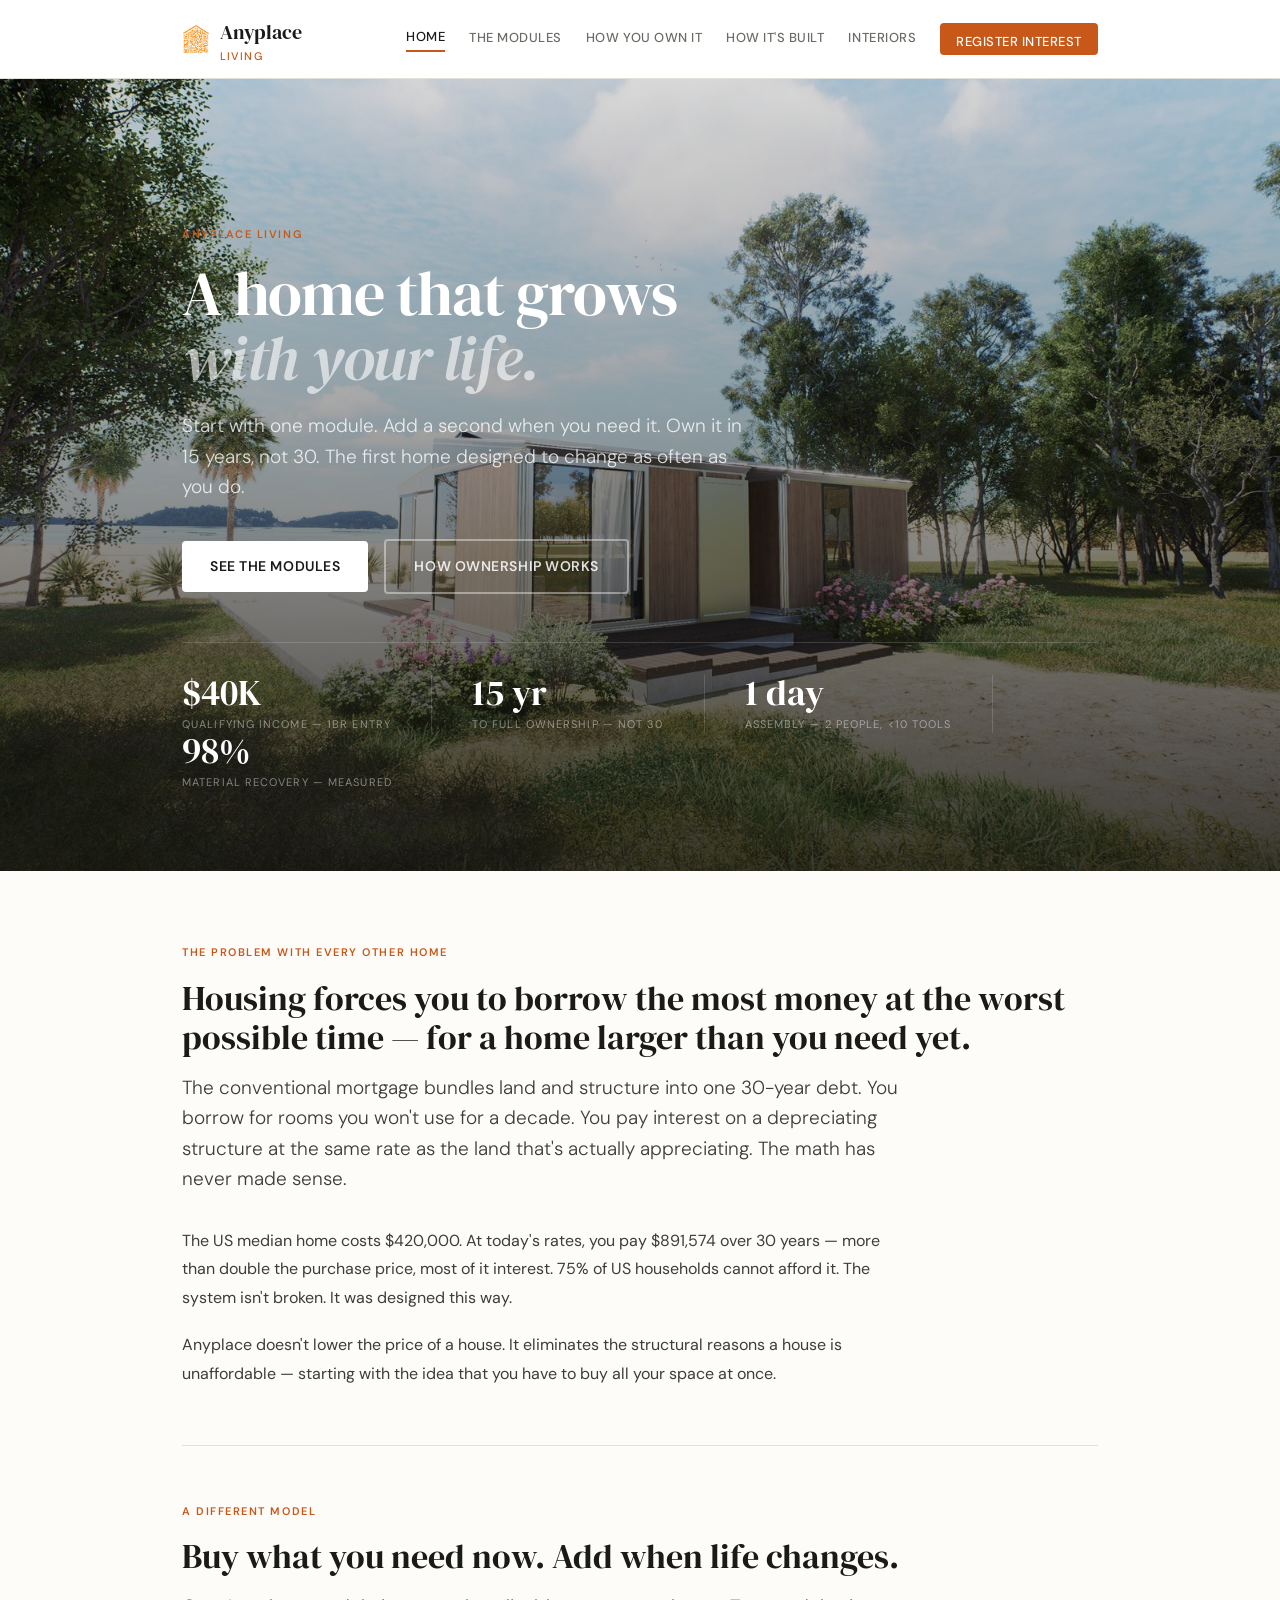
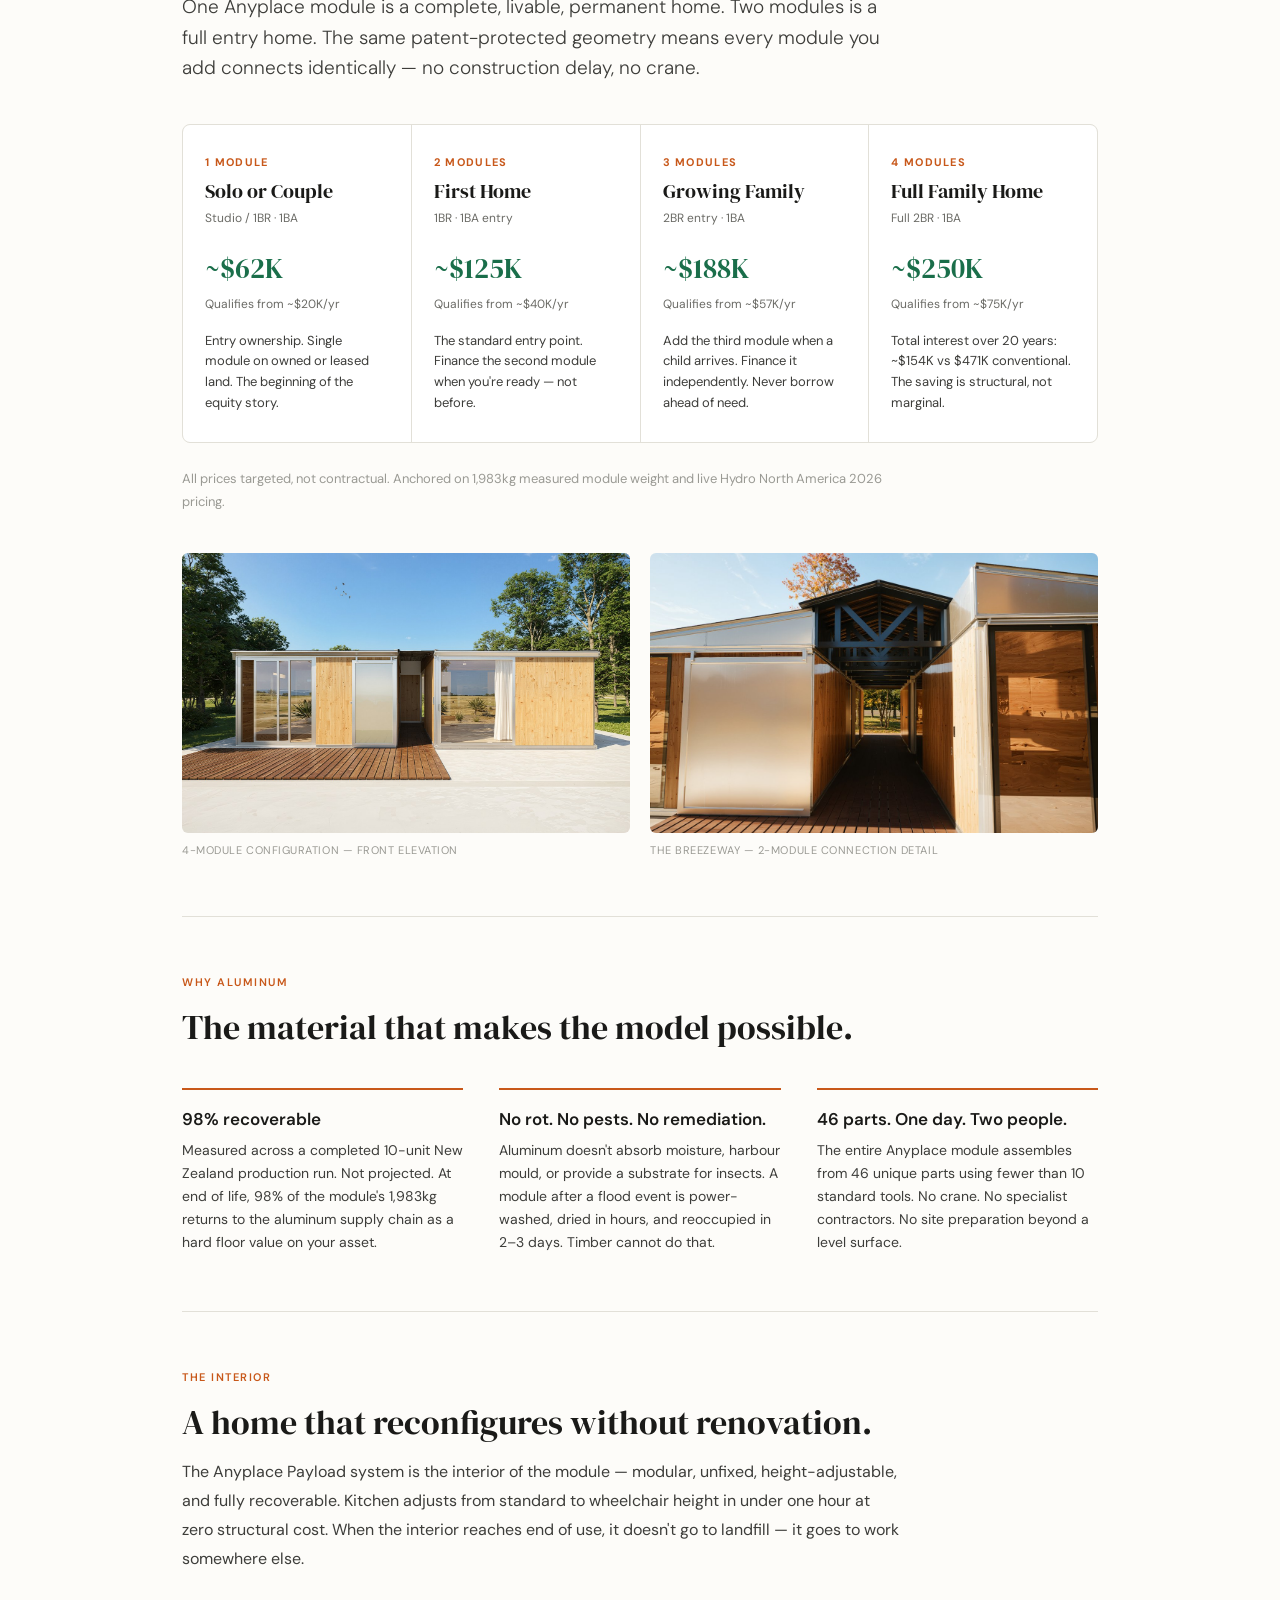
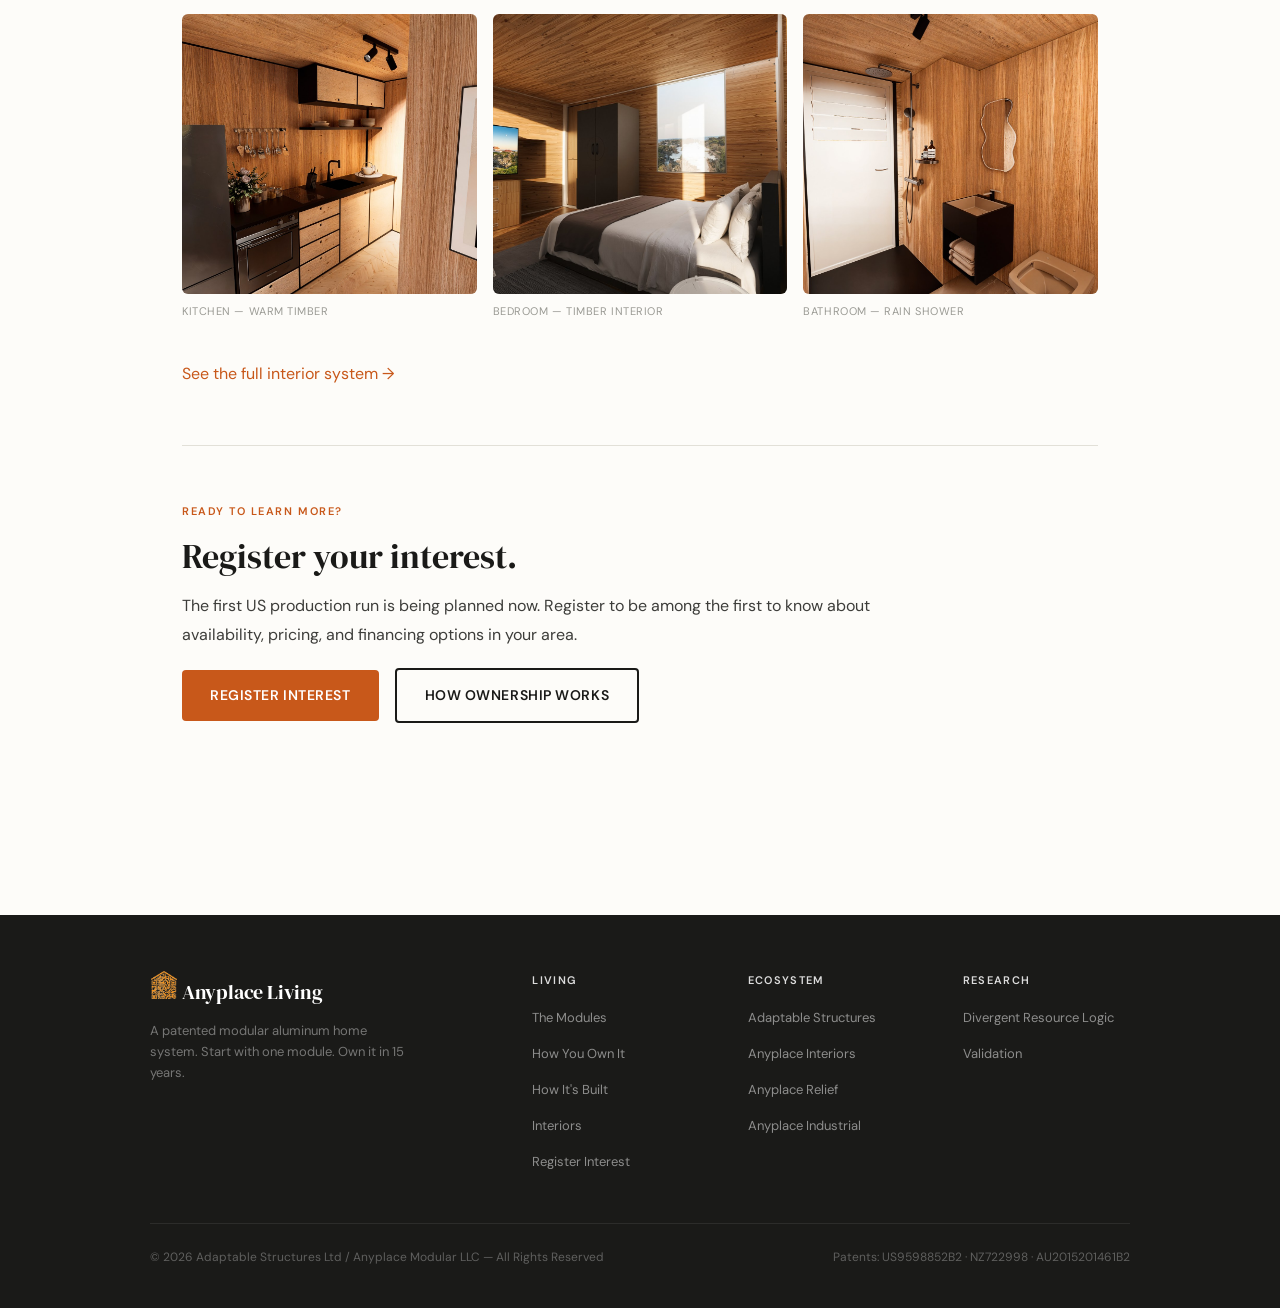
==== commit fe52e482: "Anyplace Living V4 Updates" ====
--- a/index.html
+++ b/index.html
@@ -33,6 +33,7 @@
       <a href="/" class="active">Home</a>
       <a href="/modules/">The Modules</a>
       <a href="/how-you-own-it/">How You Own It</a>
+      <a href="/how-its-built/">How It's Built</a>
       <a href="/interiors/">Interiors</a>
       <a href="/contact/" class="nav-cta">Register Interest</a>
     </nav>
@@ -199,6 +200,7 @@
       <ul>
         <li><a href="/modules/">The Modules</a></li>
         <li><a href="/how-you-own-it/">How You Own It</a></li>
+        <li><a href="/how-its-built/">How It's Built</a></li>
         <li><a href="/interiors/">Interiors</a></li>
         <li><a href="/contact/">Register Interest</a></li>
       </ul>
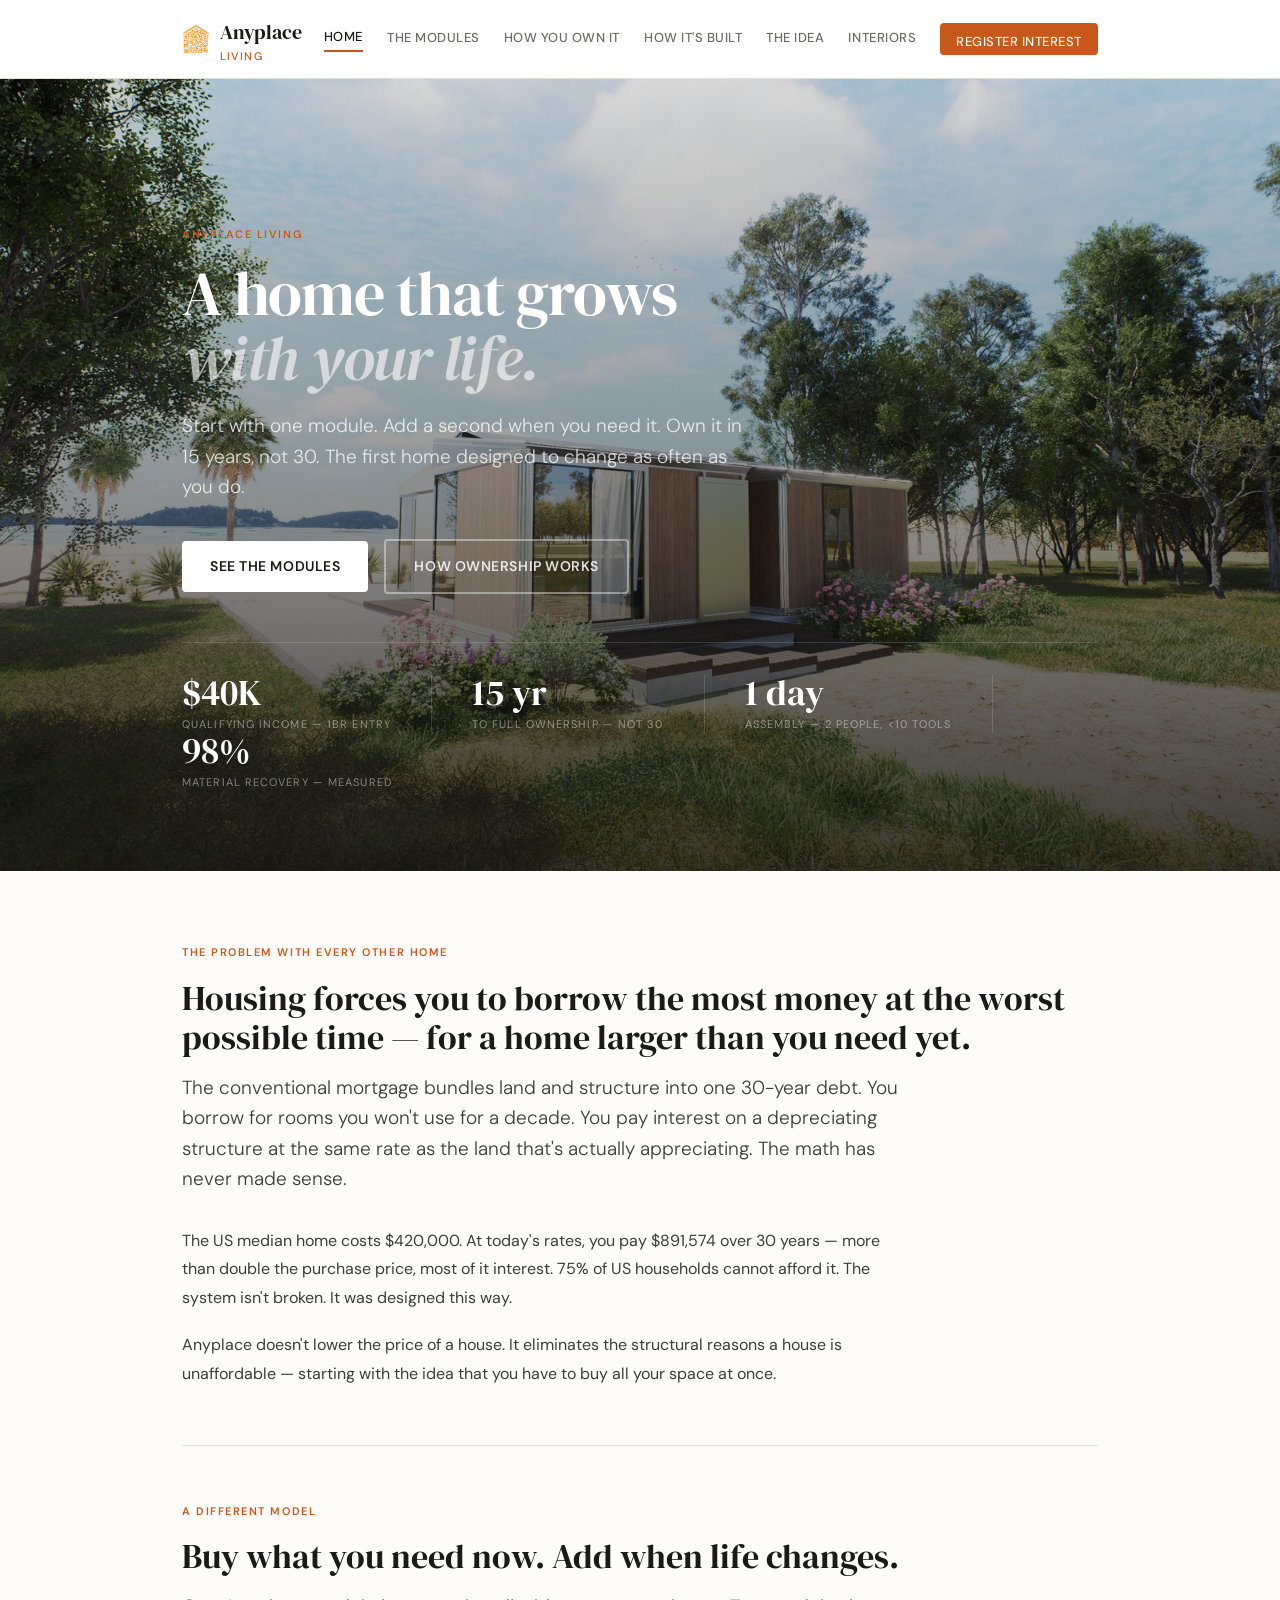
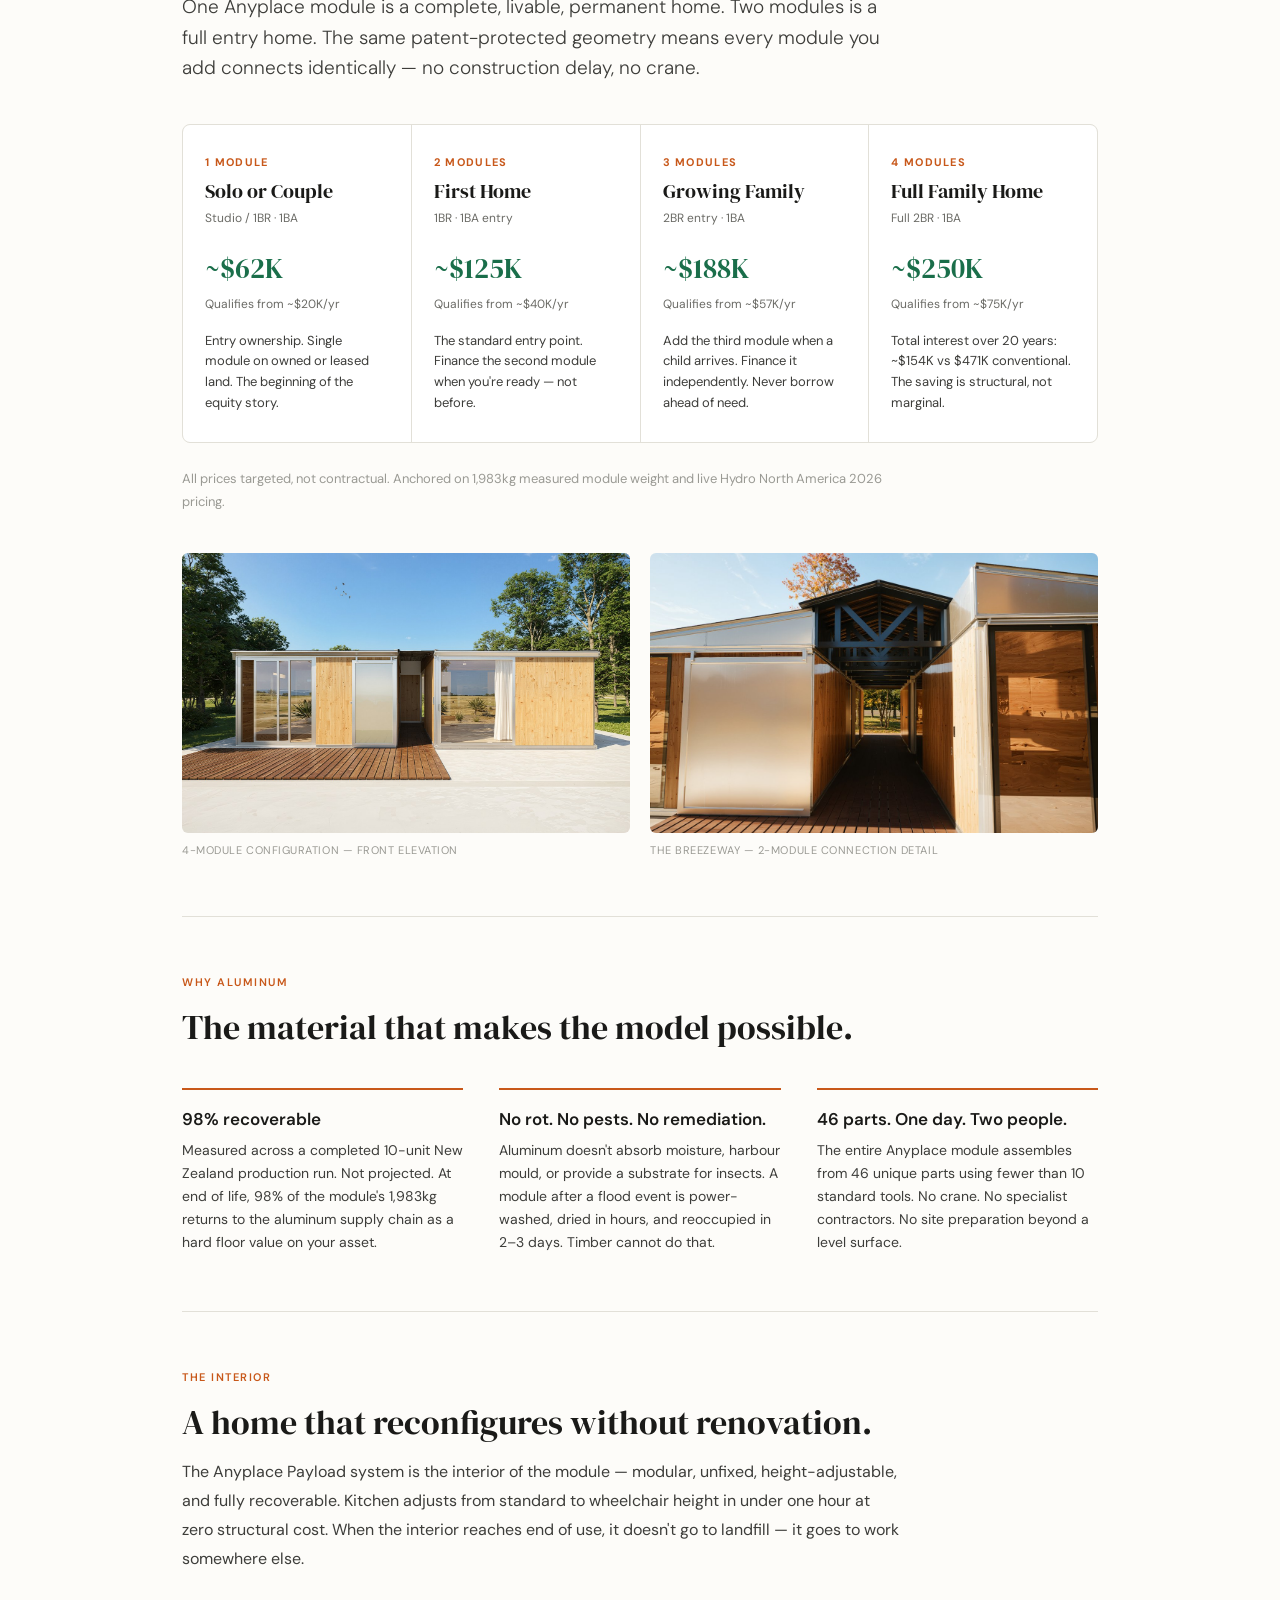
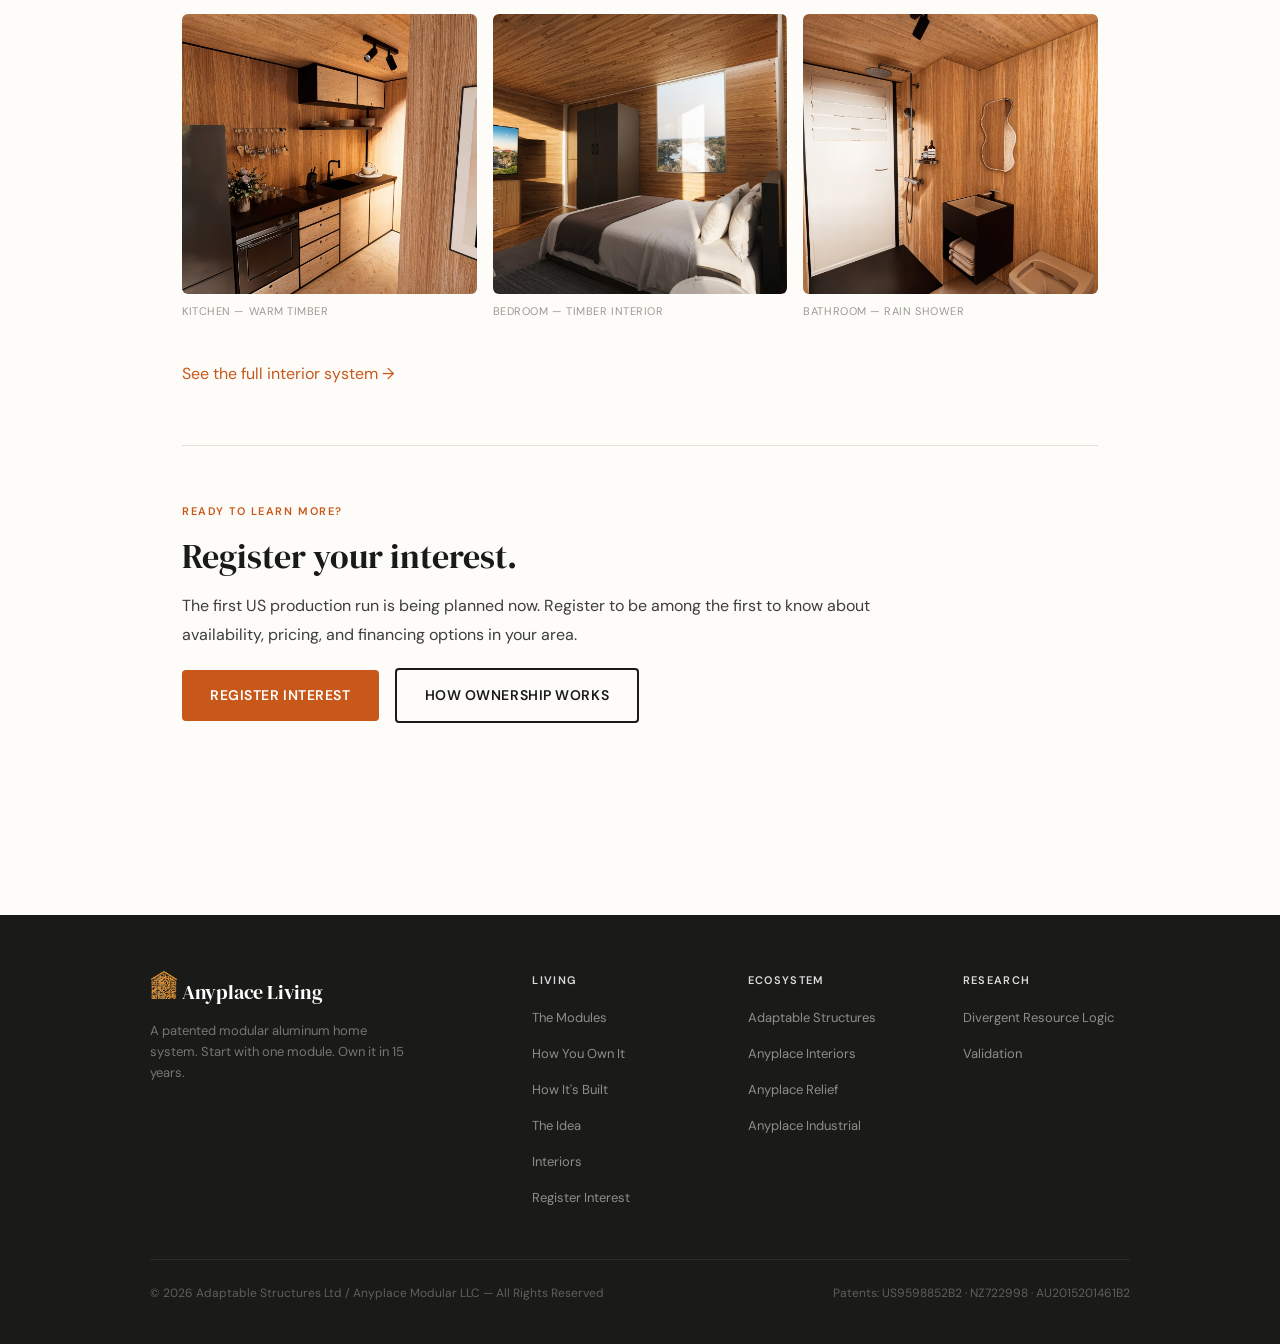
==== commit eef73553: "Anyplace_Living_V4" ====
--- a/index.html
+++ b/index.html
@@ -34,6 +34,7 @@
       <a href="/modules/">The Modules</a>
       <a href="/how-you-own-it/">How You Own It</a>
       <a href="/how-its-built/">How It's Built</a>
+      <a href="/the-anyplace-idea/">The Idea</a>
       <a href="/interiors/">Interiors</a>
       <a href="/contact/" class="nav-cta">Register Interest</a>
     </nav>
@@ -201,6 +202,7 @@
         <li><a href="/modules/">The Modules</a></li>
         <li><a href="/how-you-own-it/">How You Own It</a></li>
         <li><a href="/how-its-built/">How It's Built</a></li>
+        <li><a href="/the-anyplace-idea/">The Idea</a></li>
         <li><a href="/interiors/">Interiors</a></li>
         <li><a href="/contact/">Register Interest</a></li>
       </ul>
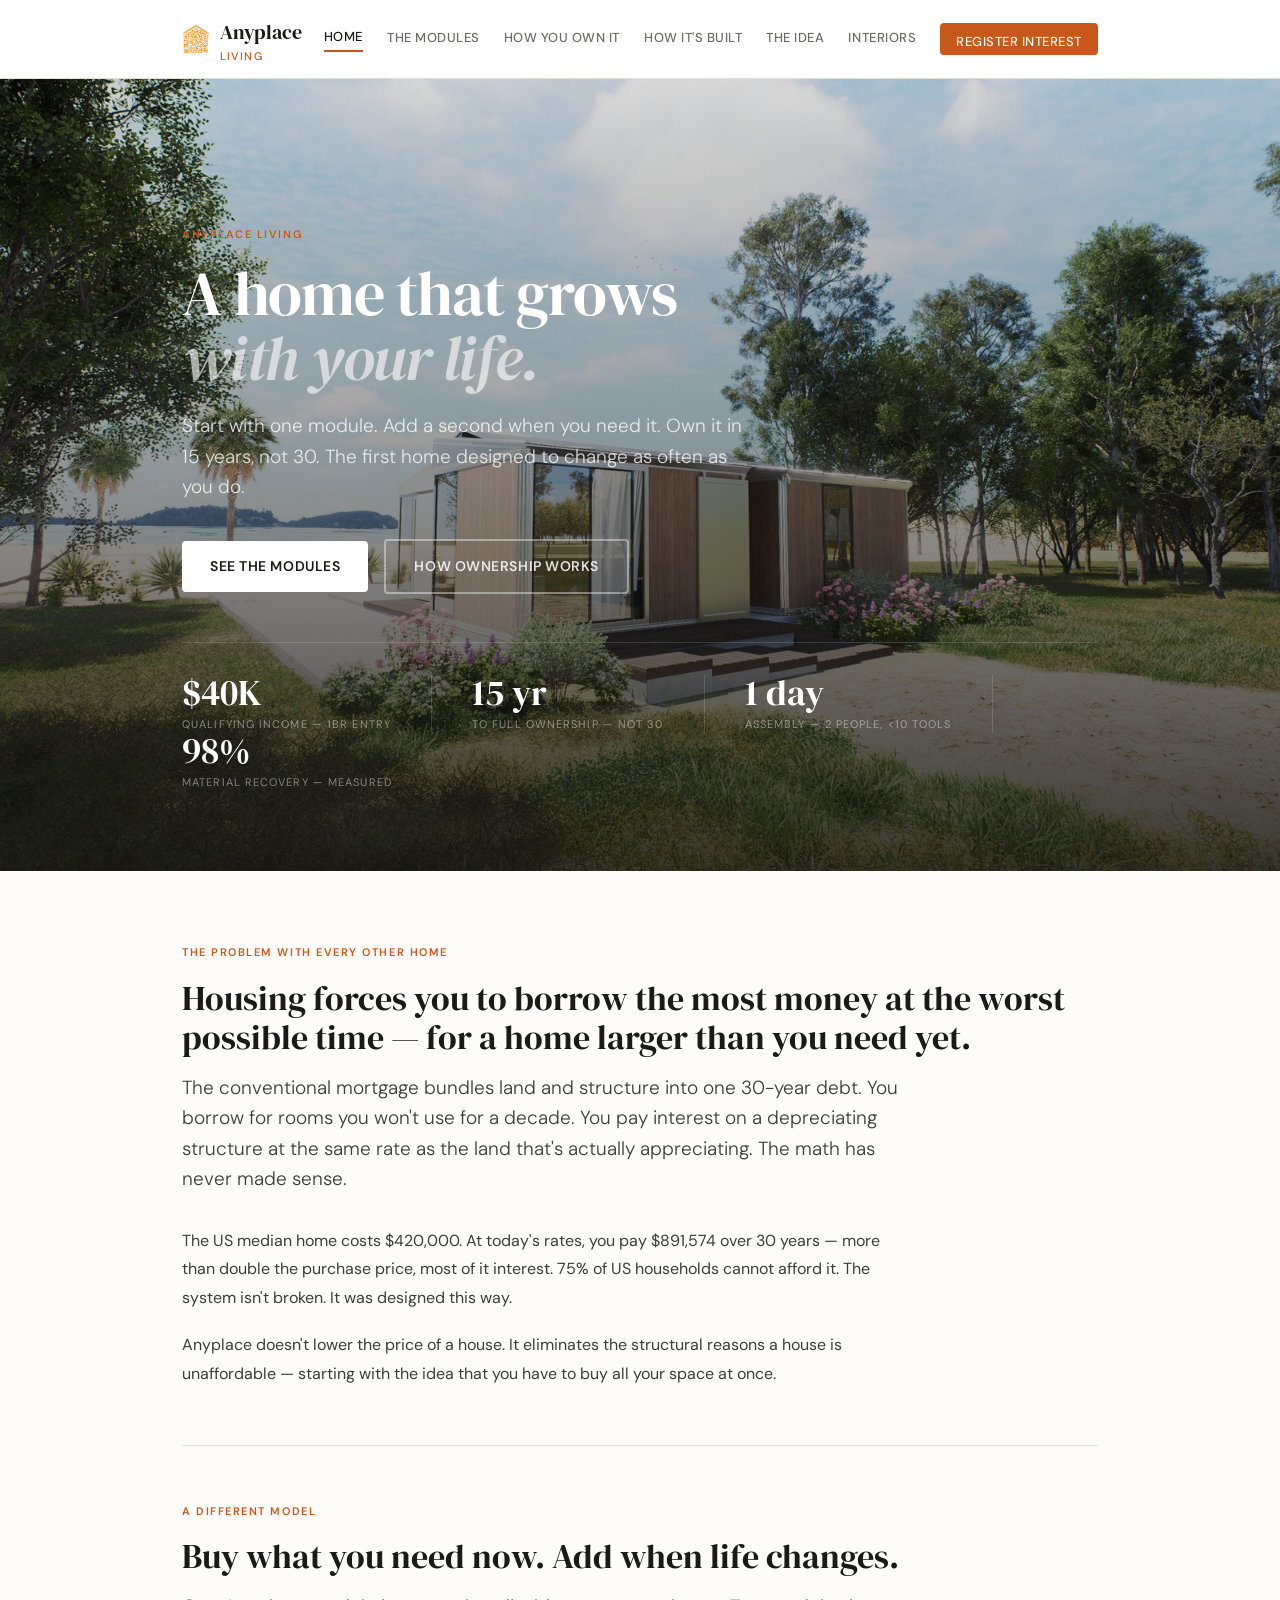
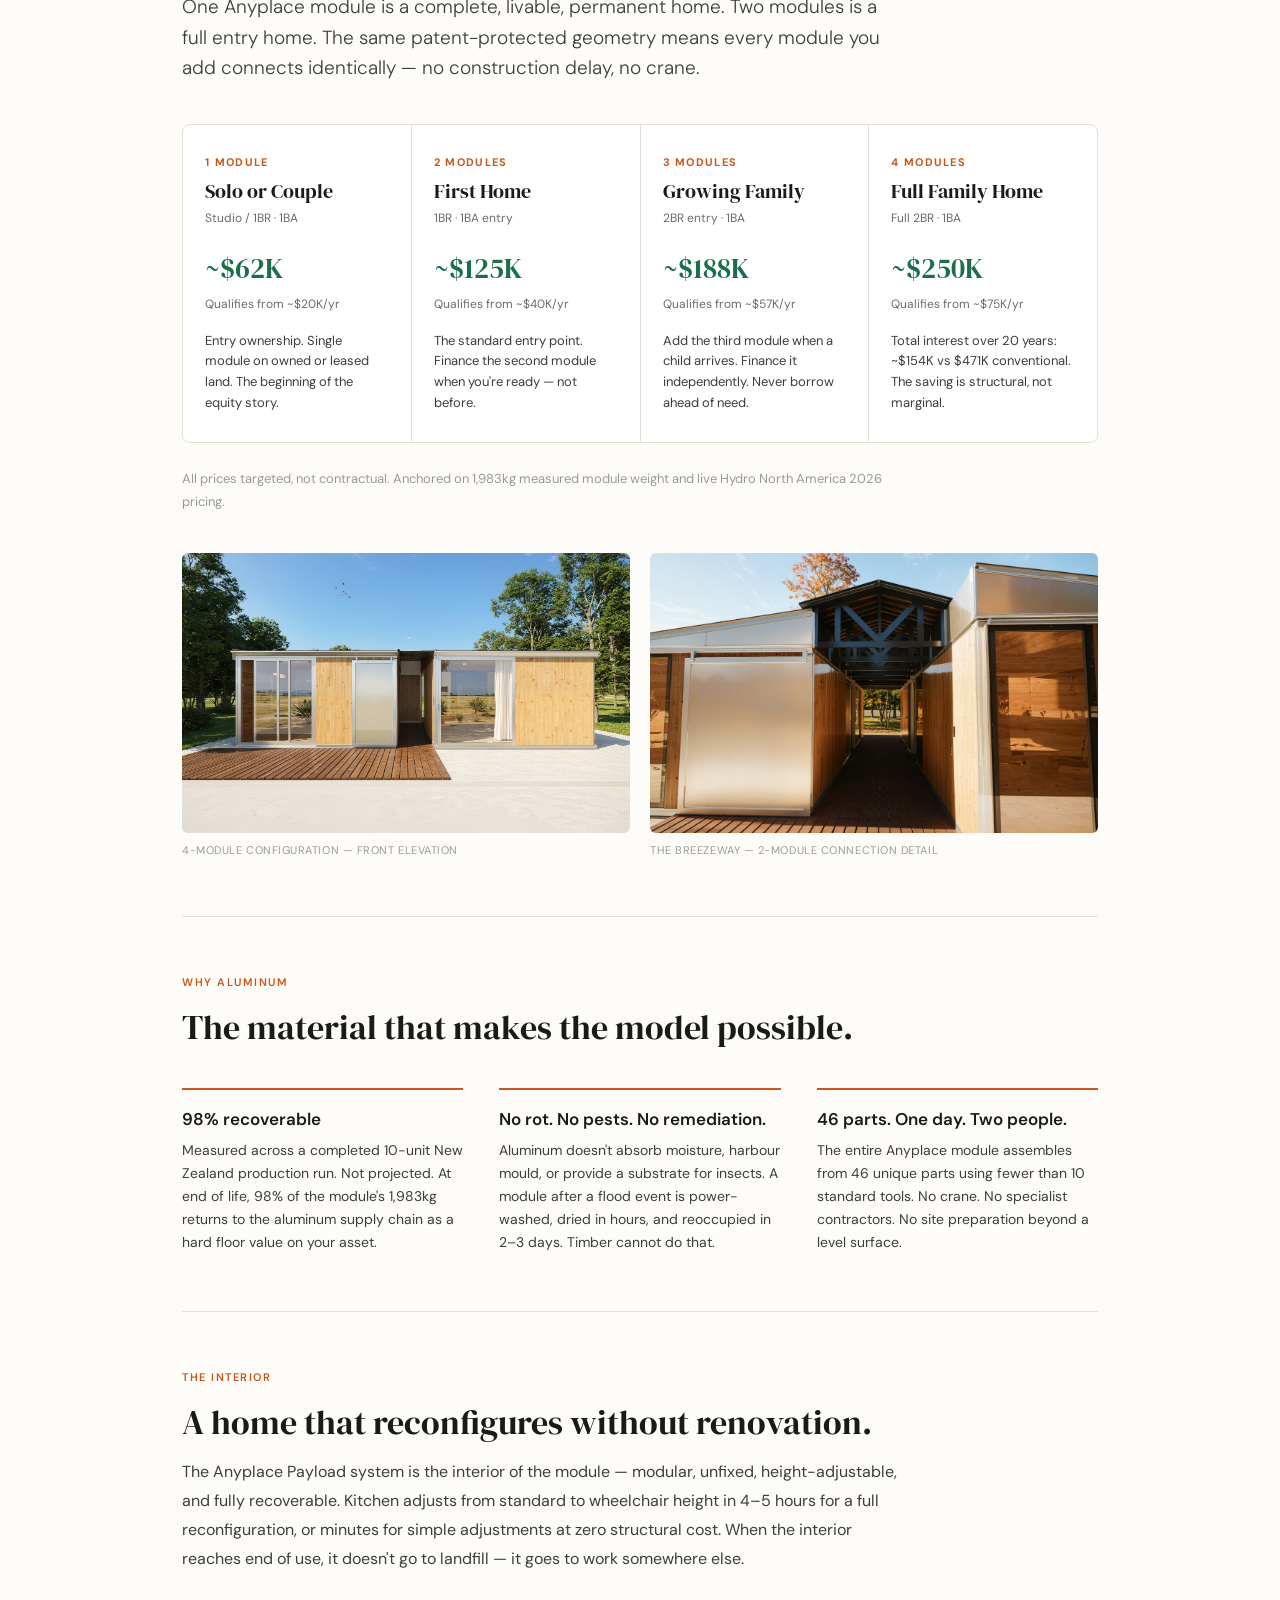
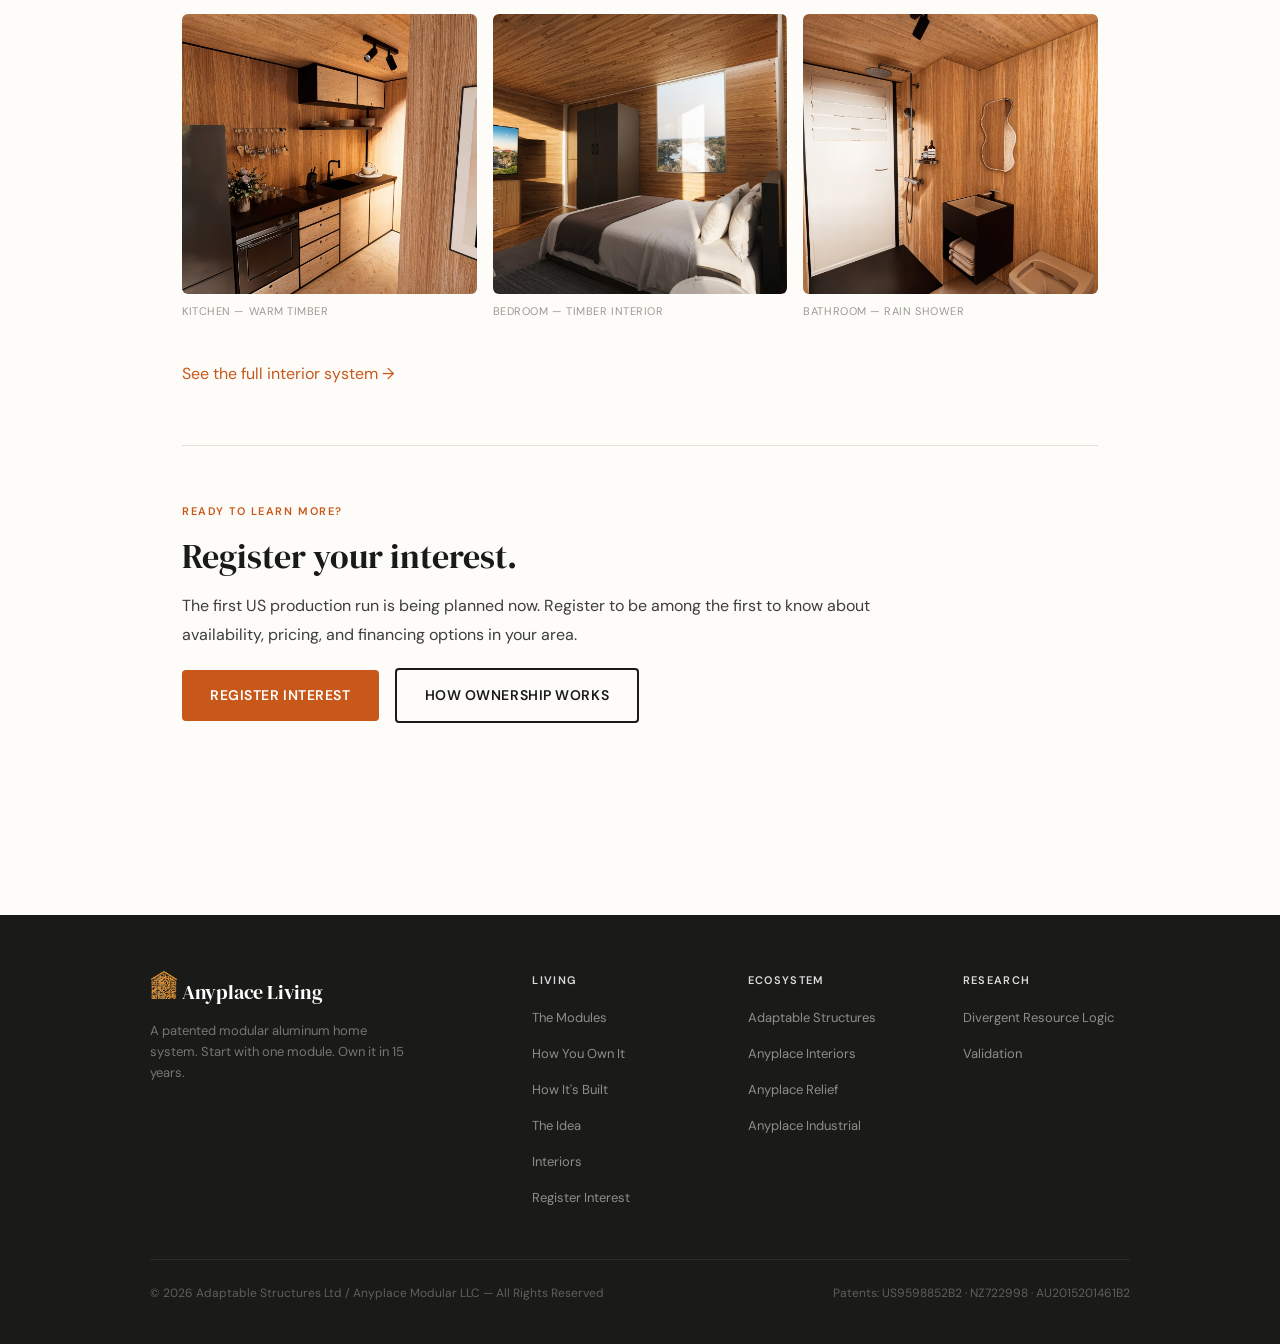
==== commit 97de3233: "ANyplace_Living_v6 Changes" ====
--- a/index.html
+++ b/index.html
@@ -160,7 +160,7 @@
 
   <p class="eyebrow">The Interior</p>
   <h2 style="margin-top:0">A home that reconfigures without renovation.</h2>
-  <p>The Anyplace Payload system is the interior of the module — modular, unfixed, height-adjustable, and fully recoverable. Kitchen adjusts from standard to wheelchair height in under one hour at zero structural cost. When the interior reaches end of use, it doesn't go to landfill — it goes to work somewhere else.</p>
+  <p>The Anyplace Payload system is the interior of the module — modular, unfixed, height-adjustable, and fully recoverable. Kitchen adjusts from standard to wheelchair height in 4–5 hours for a full reconfiguration, or minutes for simple adjustments at zero structural cost. When the interior reaches end of use, it doesn't go to landfill — it goes to work somewhere else.</p>
 
   <div class="three-col-figures">
     <figure>
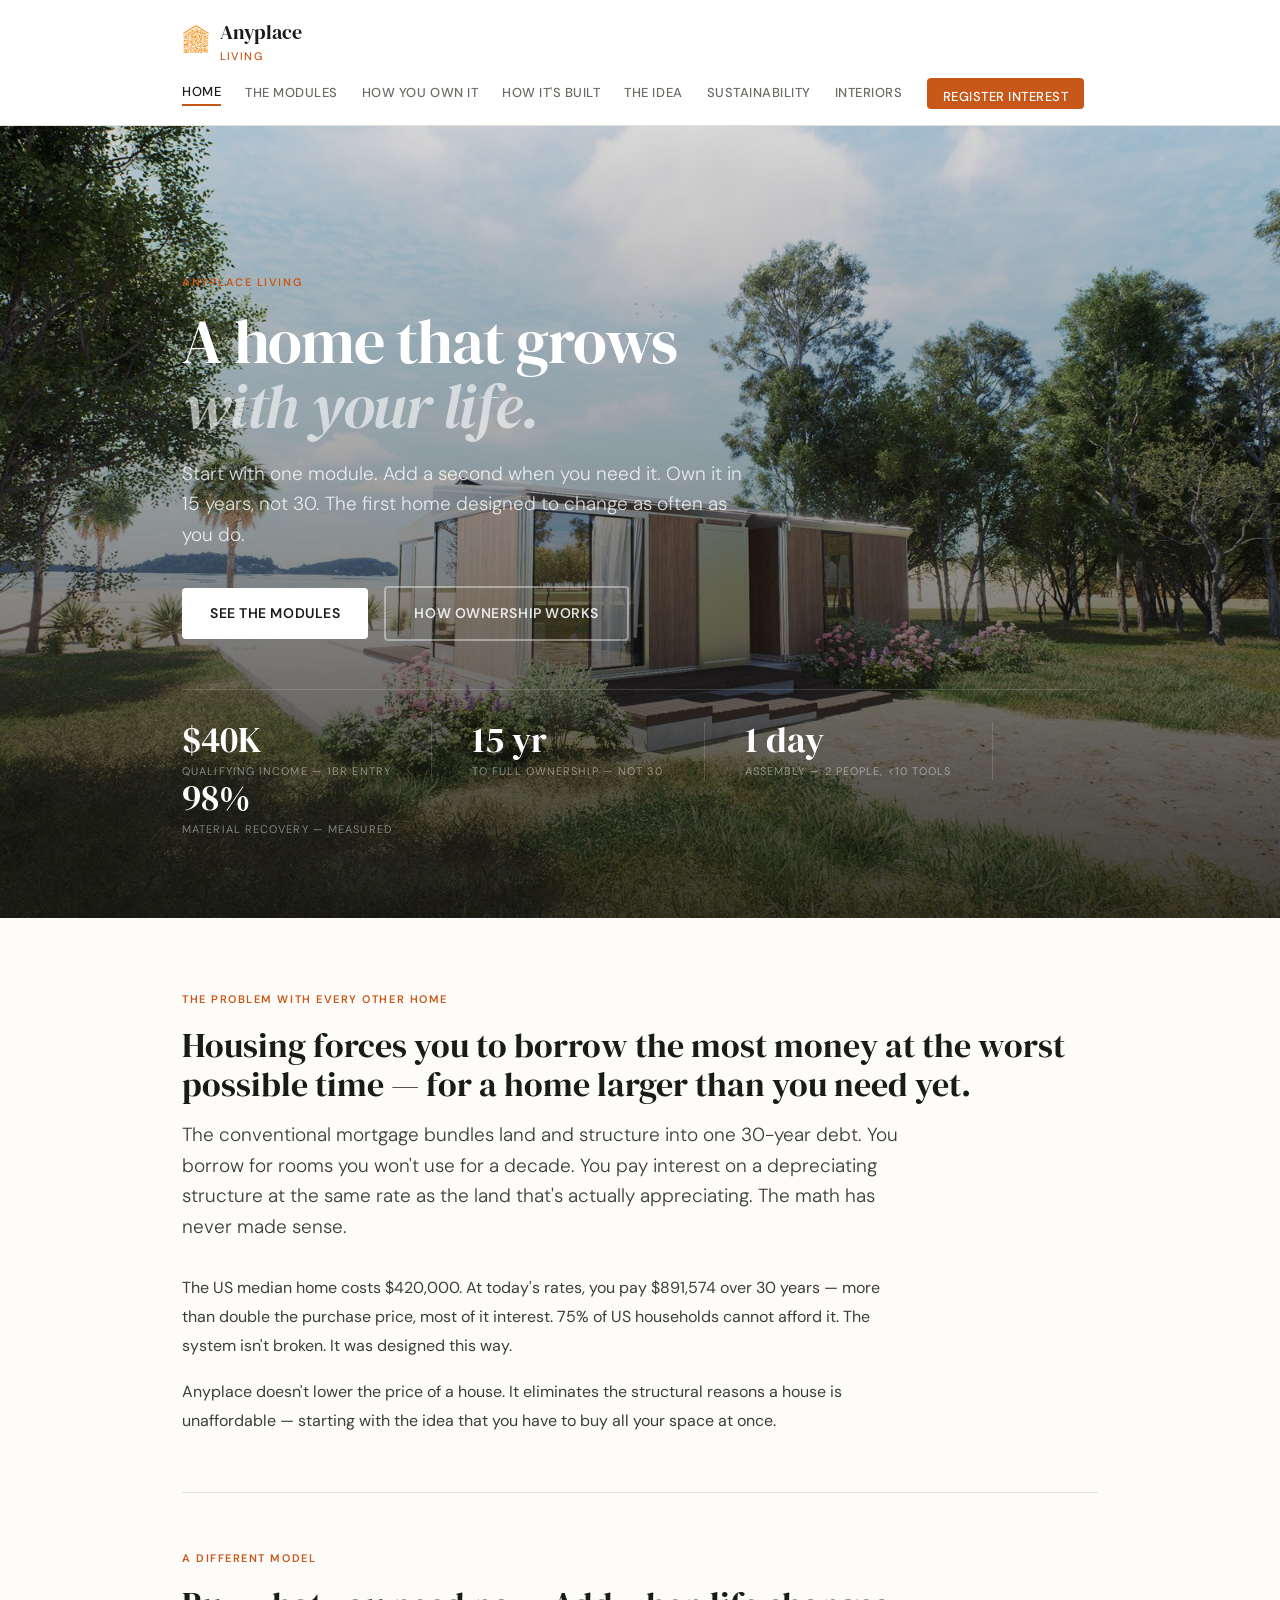
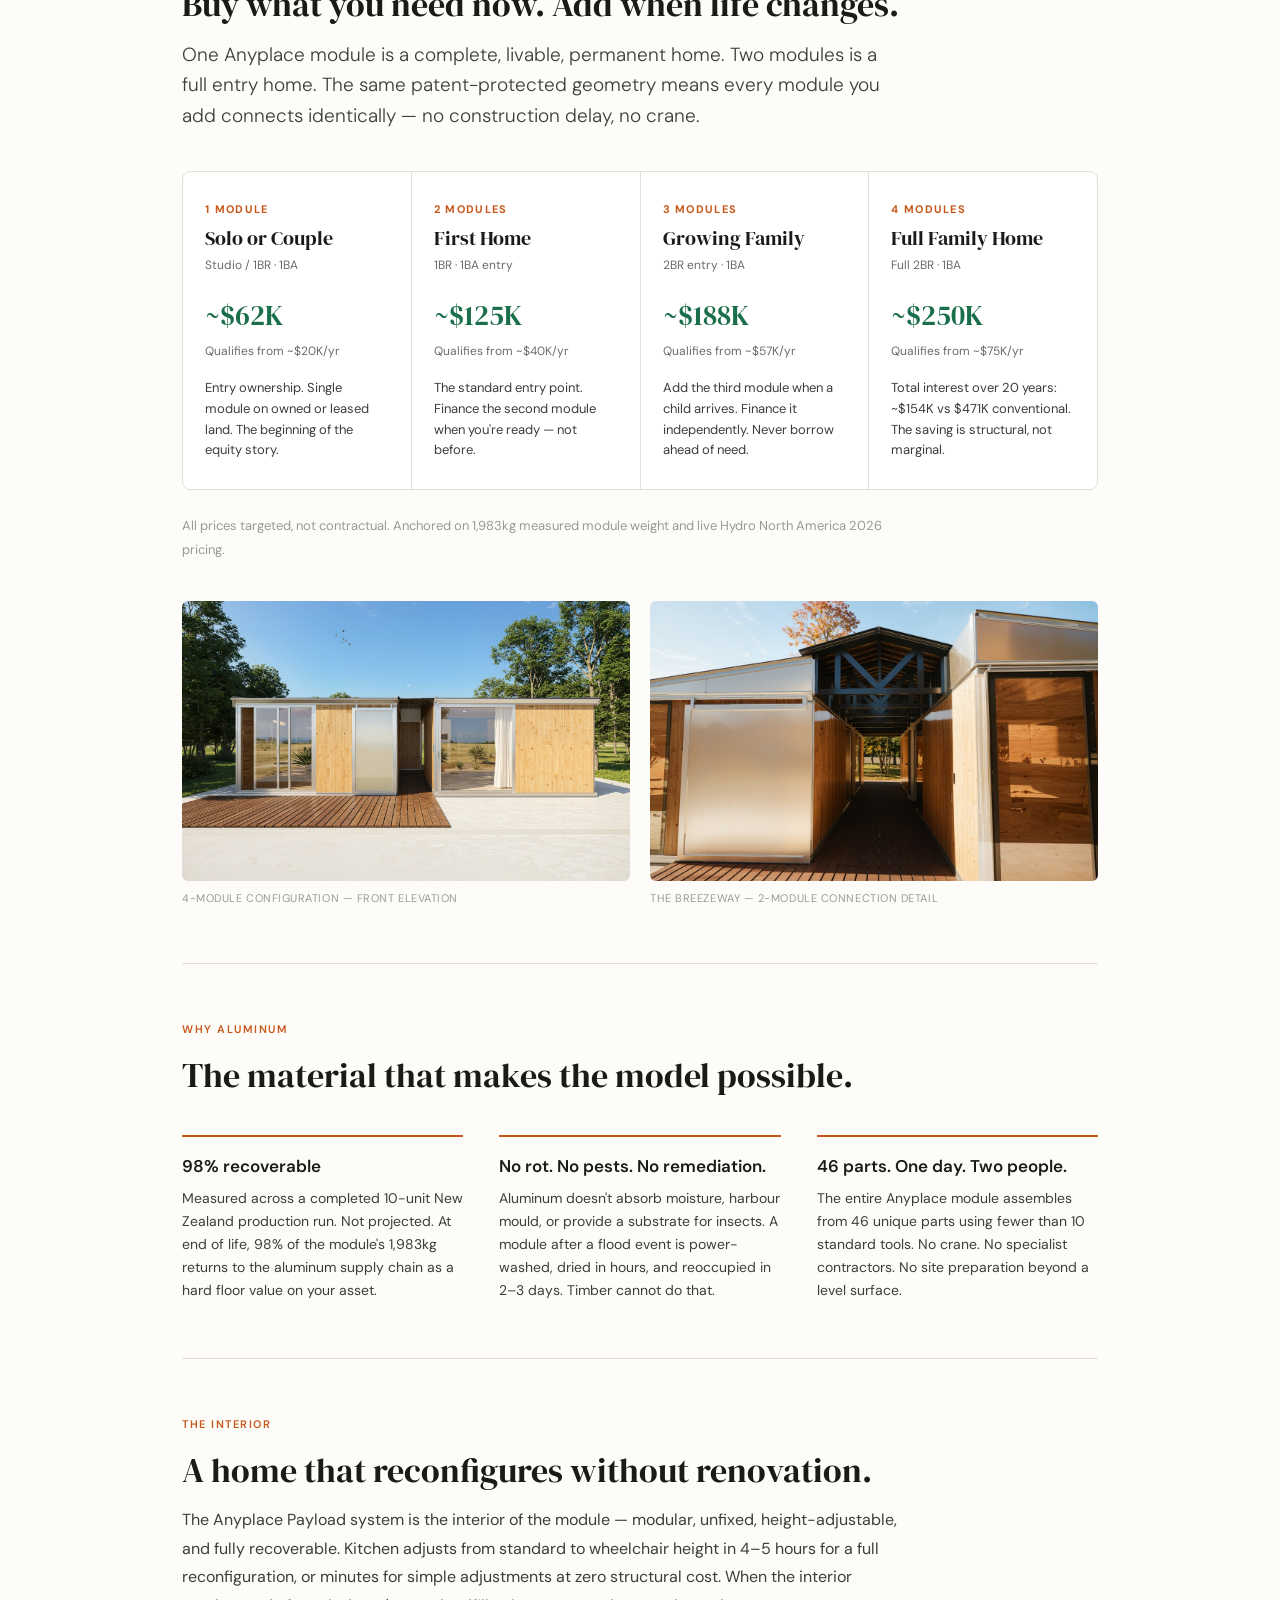
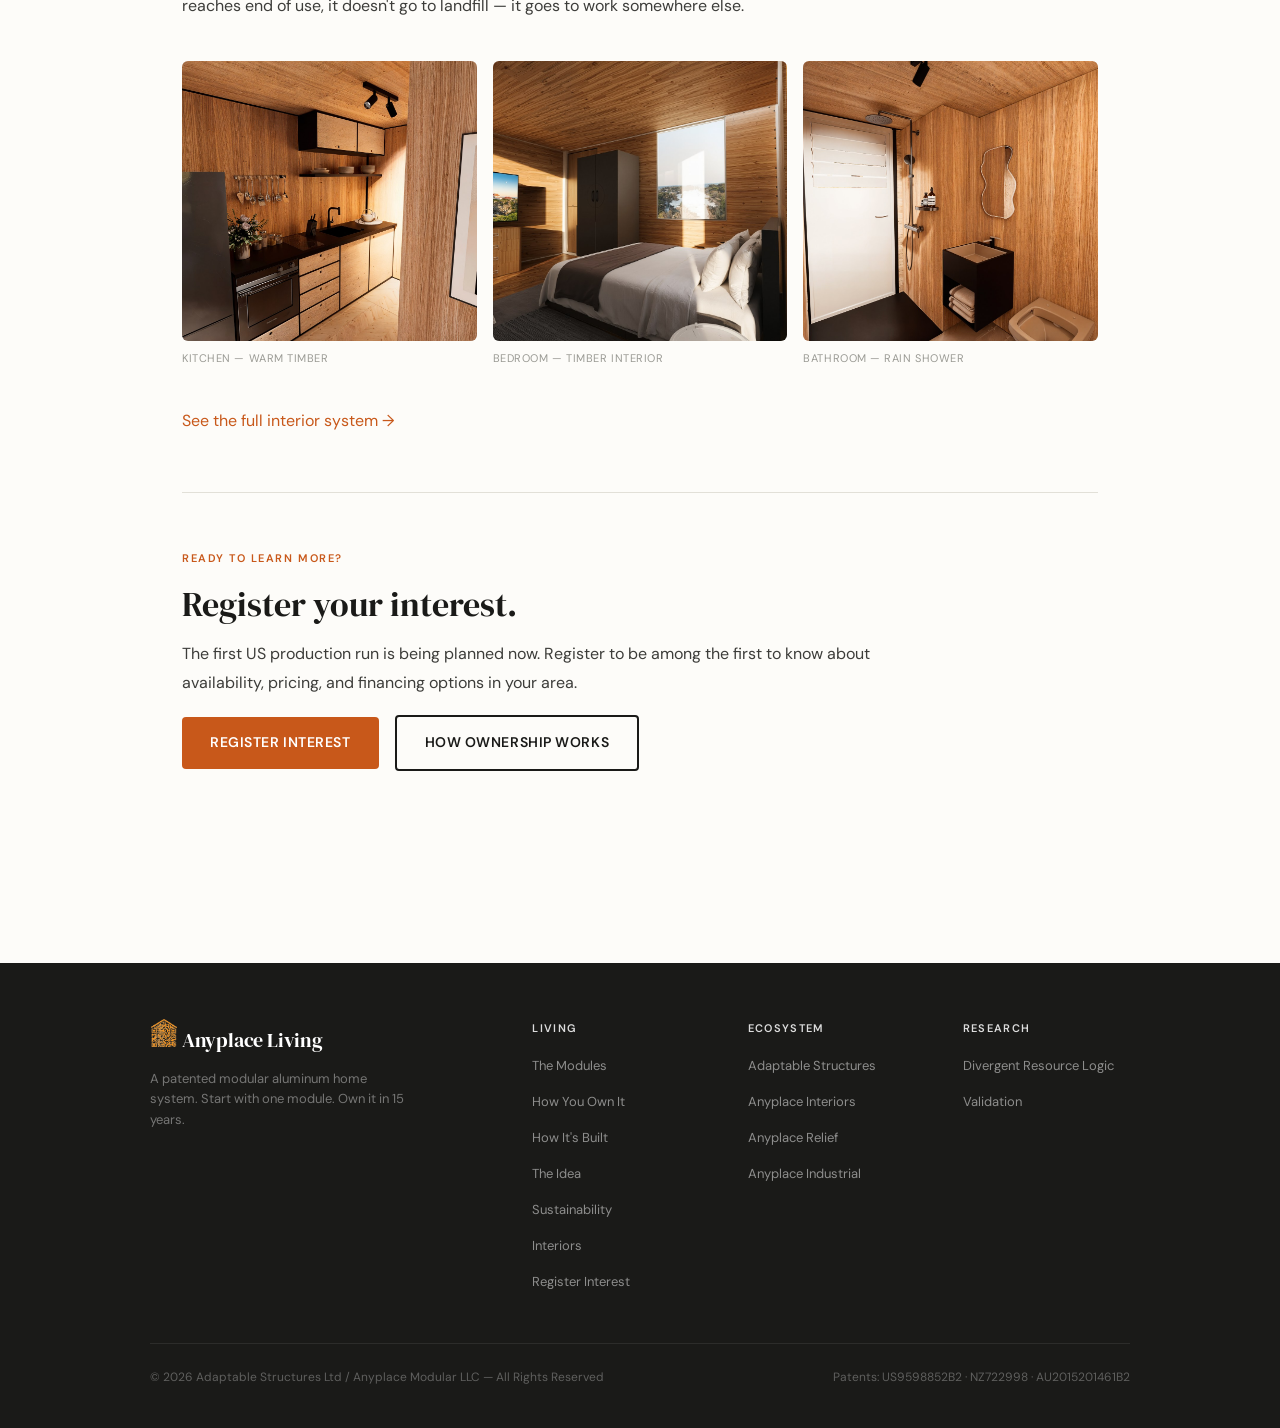
==== commit e23edec3: "Anyplace_Living_V7" ====
--- a/index.html
+++ b/index.html
@@ -35,6 +35,7 @@
       <a href="/how-you-own-it/">How You Own It</a>
       <a href="/how-its-built/">How It's Built</a>
       <a href="/the-anyplace-idea/">The Idea</a>
+      <a href="/sustainability/">Sustainability</a>
       <a href="/interiors/">Interiors</a>
       <a href="/contact/" class="nav-cta">Register Interest</a>
     </nav>
@@ -203,6 +204,7 @@
         <li><a href="/how-you-own-it/">How You Own It</a></li>
         <li><a href="/how-its-built/">How It's Built</a></li>
         <li><a href="/the-anyplace-idea/">The Idea</a></li>
+        <li><a href="/sustainability/">Sustainability</a></li>
         <li><a href="/interiors/">Interiors</a></li>
         <li><a href="/contact/">Register Interest</a></li>
       </ul>
